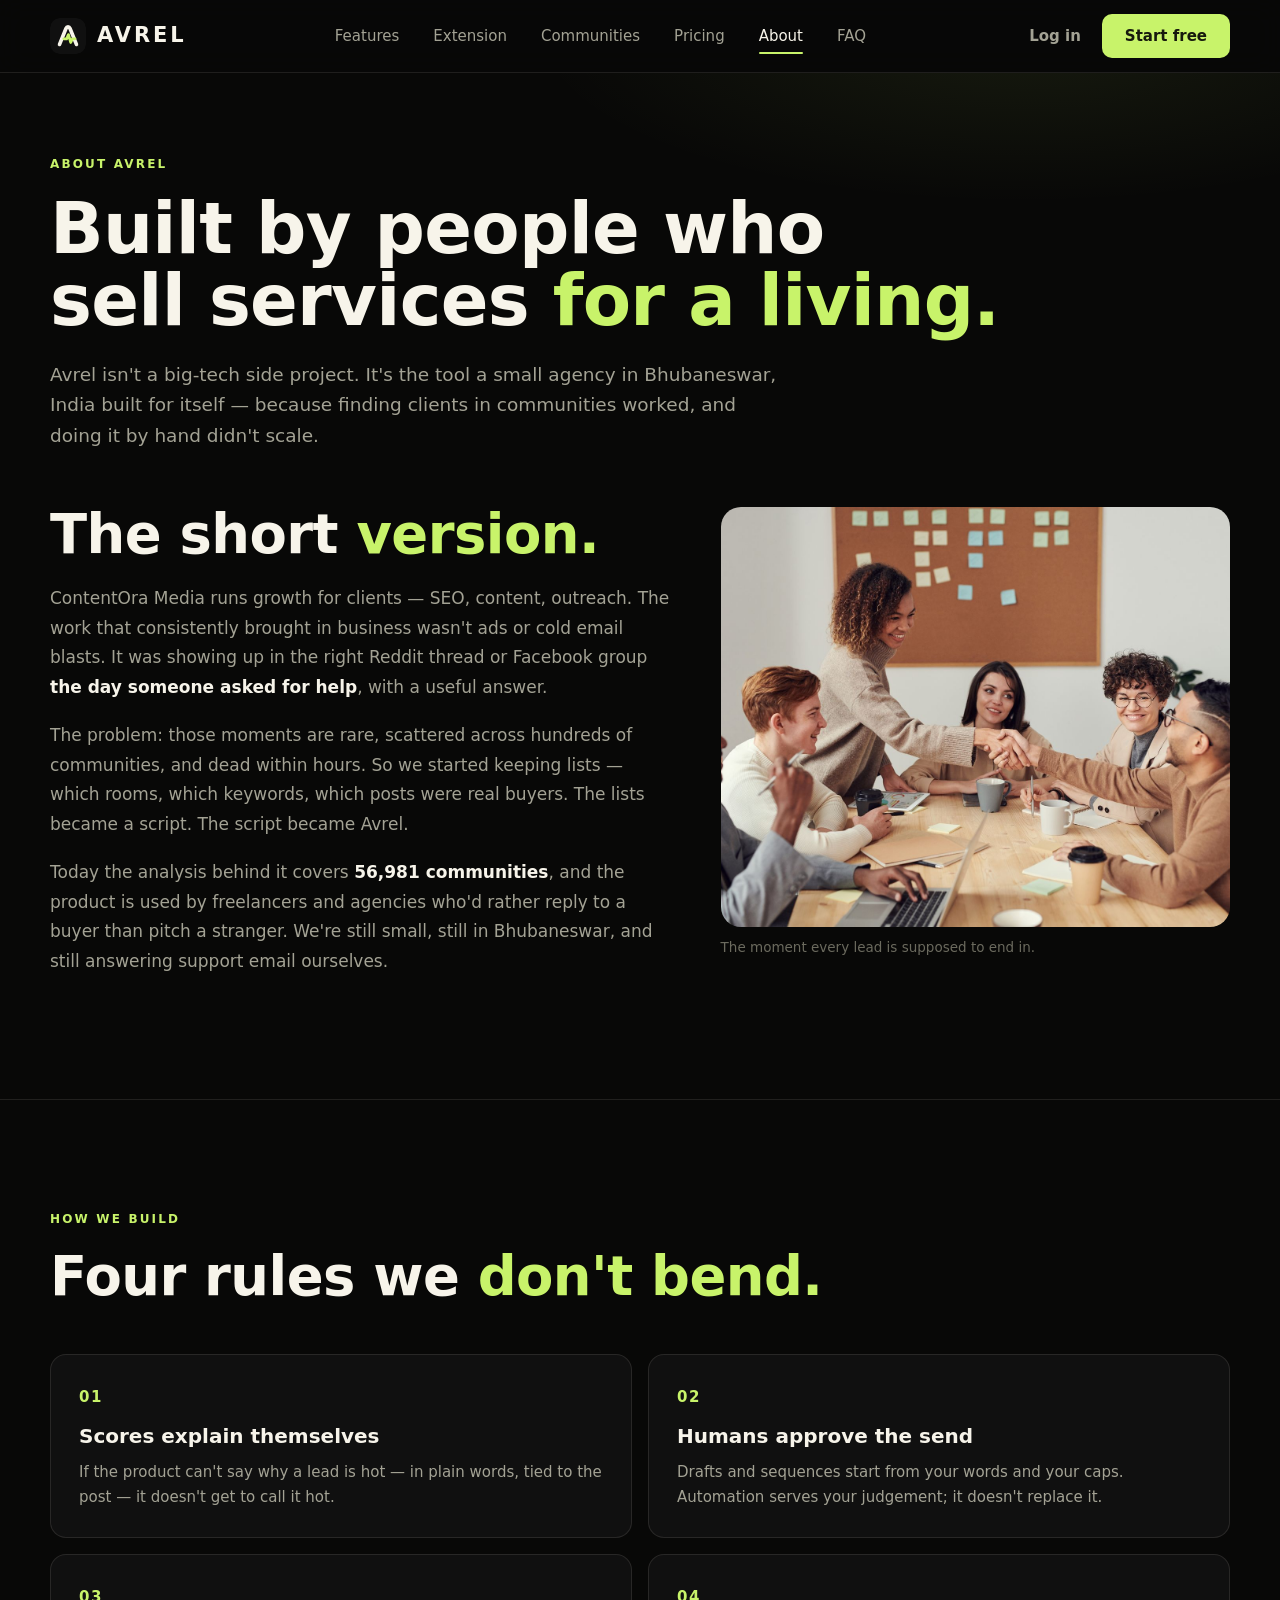
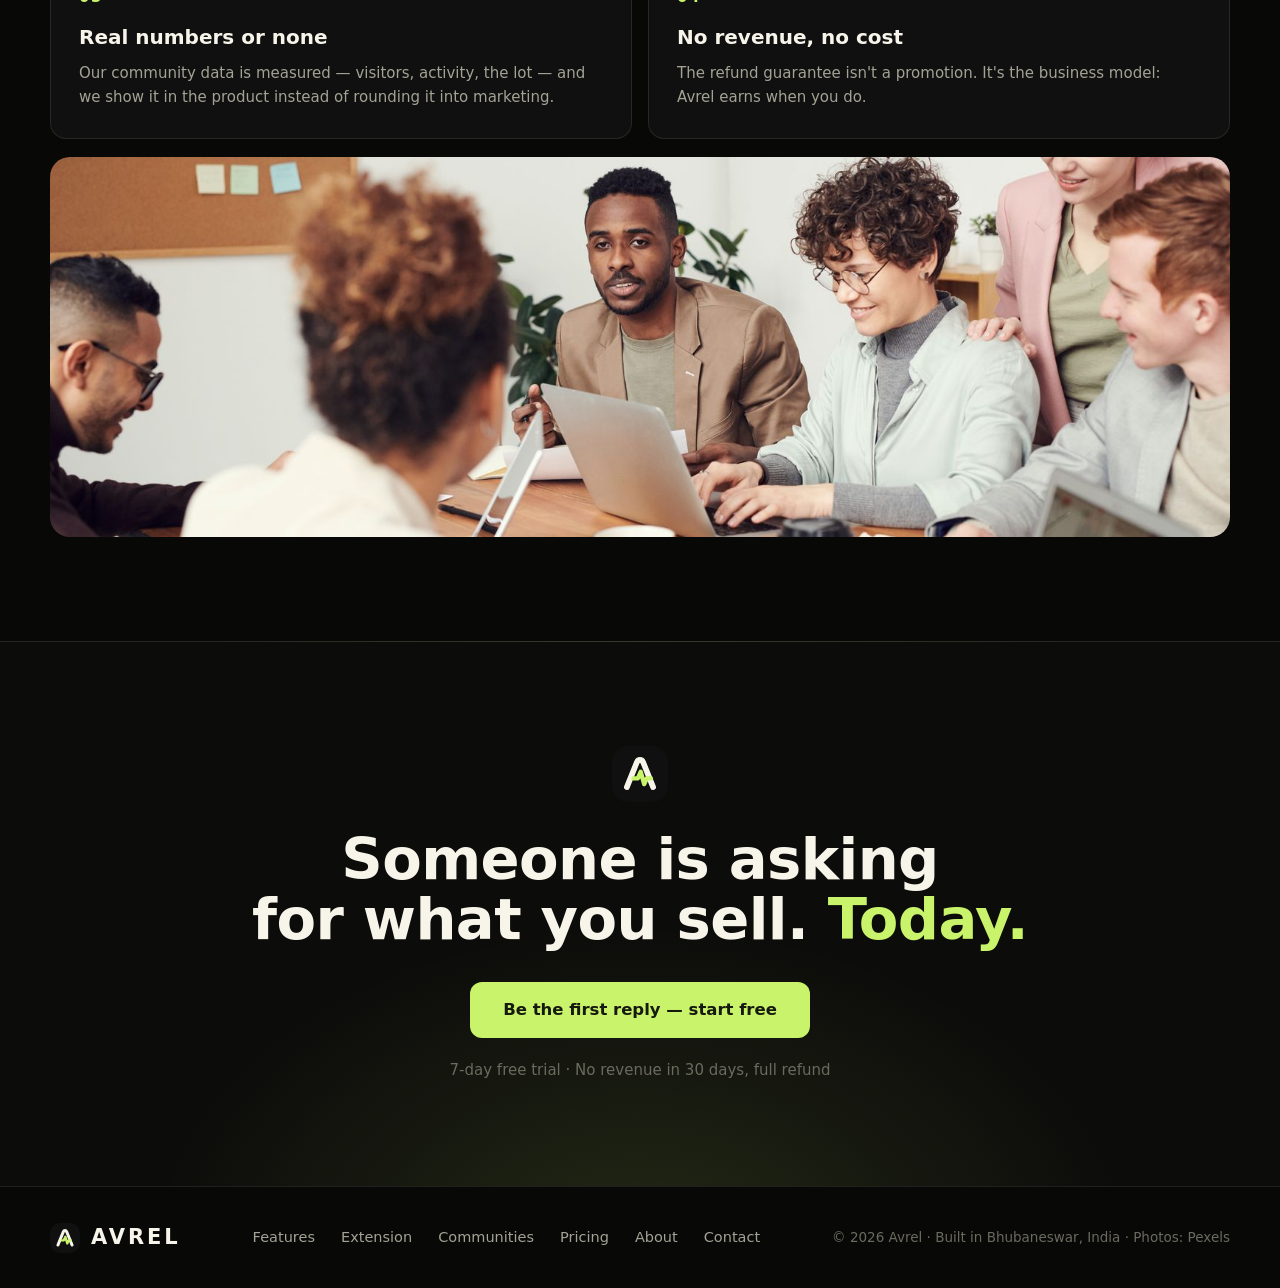
==== about.html @ 6e3c9edd "Multi-page site: features, extension, communities directory (live data), pricing, about, faq, contac" ====
<!DOCTYPE html>
<html lang="en">
<head>
<meta charset="UTF-8">
<meta name="viewport" content="width=device-width, initial-scale=1.0">
<title>About — Avrel</title>
<meta name="description" content="Avrel is built by ContentOra Media in Bhubaneswar — the community lead-finding tool a small agency made for itself, now open to freelancers and agencies.">
<link rel="icon" href="assets/mark.svg" type="image/svg+xml">
<link href="https://api.fontshare.com/v2/css?f[]=cabinet-grotesk@500,700,800,900&f[]=satoshi@400,500,700&display=swap" rel="stylesheet">
<link rel="stylesheet" href="styles.css">
</head>
<body>
<div class="scroll-progress" id="scrollProgress" aria-hidden="true"></div>

<header class="nav" id="top">
  <div class="wrap nav-in">
    <a class="brand" href="index.html" aria-label="Avrel home">
      <img src="assets/mark.svg" alt="" width="36" height="36">
      <span>AVREL</span>
    </a>
    <nav class="nav-links" id="navLinks" aria-label="Main">
      <a href="features.html">Features</a>
      <a href="extension.html">Extension</a>
      <a href="communities.html">Communities</a>
      <a href="pricing.html">Pricing</a>
      <a href="about.html" class="active" aria-current="page">About</a>
      <a href="faq.html">FAQ</a>
    </nav>
    <div class="nav-cta">
      <a class="btn btn-ghost" href="https://www.avrel.in/login">Log in</a>
      <a class="btn btn-lime" href="https://www.avrel.in/signup">Start free</a>
      <button class="nav-burger" id="navBurger" aria-label="Open menu" aria-expanded="false">
        <span></span><span></span><span></span>
      </button>
    </div>
  </div>
</header>

<main>

  <section class="page-hero">
    <div class="wrap">
      <p class="eyebrow reveal">About Avrel</p>
      <h1 class="reveal">Built by people who<br>sell services <em>for a living.</em></h1>
      <p class="page-sub reveal">Avrel isn't a big-tech side project. It's the tool a small agency in Bhubaneswar, India built for itself — because finding clients in communities worked, and doing it by hand didn't scale.</p>
    </div>
  </section>

  <section class="section" style="padding-top:26px">
    <div class="wrap about-grid">
      <div class="about-copy reveal">
        <h2>The short <em>version.</em></h2>
        <p>ContentOra Media runs growth for clients — SEO, content, outreach. The work that consistently brought in business wasn't ads or cold email blasts. It was showing up in the right Reddit thread or Facebook group <strong>the day someone asked for help</strong>, with a useful answer.</p>
        <p>The problem: those moments are rare, scattered across hundreds of communities, and dead within hours. So we started keeping lists — which rooms, which keywords, which posts were real buyers. The lists became a script. The script became Avrel.</p>
        <p>Today the analysis behind it covers <strong>56,981 communities</strong>, and the product is used by freelancers and agencies who'd rather reply to a buyer than pitch a stranger. We're still small, still in Bhubaneswar, and still answering support email ourselves.</p>
      </div>
      <figure class="about-photo reveal">
        <img src="assets/photo-3184291.jpg" alt="A small team closing a deal with a handshake" loading="lazy">
        <figcaption>The moment every lead is supposed to end in.</figcaption>
      </figure>
    </div>
  </section>

  <section class="section section-line">
    <div class="wrap">
      <p class="eyebrow reveal">How we build</p>
      <h2 class="reveal">Four rules we <em>don't bend.</em></h2>
      <div class="principles">
        <article class="principle reveal"><span>01</span><h3>Scores explain themselves</h3><p>If the product can't say why a lead is hot — in plain words, tied to the post — it doesn't get to call it hot.</p></article>
        <article class="principle reveal"><span>02</span><h3>Humans approve the send</h3><p>Drafts and sequences start from your words and your caps. Automation serves your judgement; it doesn't replace it.</p></article>
        <article class="principle reveal"><span>03</span><h3>Real numbers or none</h3><p>Our community data is measured — visitors, activity, the lot — and we show it in the product instead of rounding it into marketing.</p></article>
        <article class="principle reveal"><span>04</span><h3>No revenue, no cost</h3><p>The refund guarantee isn't a promotion. It's the business model: Avrel earns when you do.</p></article>
      </div>
      <figure class="wide-photo reveal">
        <img src="assets/photo-3184339.jpg" alt="An agency team collaborating around a table of laptops" loading="lazy">
      </figure>
    </div>
  </section>

  <section class="cta-band">
    <div class="wrap cta-in reveal">
      <img src="assets/mark.svg" alt="" width="56" height="56">
      <h2>Someone is asking<br>for what you sell. <em>Today.</em></h2>
      <a class="btn btn-lime btn-lg" href="https://www.avrel.in/signup">Be the first reply — start free</a>
      <p>7-day free trial · No revenue in 30 days, full refund</p>
    </div>
  </section>

</main>

<footer class="footer">
  <div class="wrap foot-in">
    <a class="brand" href="index.html">
      <img src="assets/mark.svg" alt="" width="30" height="30">
      <span>AVREL</span>
    </a>
    <nav aria-label="Footer">
      <a href="features.html">Features</a>
      <a href="extension.html">Extension</a>
      <a href="communities.html">Communities</a>
      <a href="pricing.html">Pricing</a>
      <a href="about.html">About</a>
      <a href="contact.html">Contact</a>
    </nav>
    <p>© 2026 Avrel · Built in Bhubaneswar, India · Photos: Pexels</p>
  </div>
</footer>

<script src="script.js"></script>
</body>
</html>
---- styles.css ----
/* Avrel redesign v2 — "First reply wins". Black, cream, lime-first. Cabinet Grotesk display. */
:root {
  --bg: #080807;
  --bg-2: #0c0c0a;
  --panel: #101010;
  --panel-2: #141412;
  --line: rgba(247, 244, 234, 0.1);
  --line-strong: rgba(247, 244, 234, 0.2);
  --cream: #f7f4ea;
  --muted: #a3a294;
  --faint: #6b6a5e;
  --lime: #c8f36a;
  --lime-ink: #16190d;
  --purple: #9189ff;
  --radius: 16px;
  --font-head: "Cabinet Grotesk", "Satoshi", system-ui, sans-serif;
  --font-body: "Satoshi", system-ui, -apple-system, sans-serif;
}
* { margin: 0; padding: 0; box-sizing: border-box; }
html { scroll-behavior: smooth; }
body { background: var(--bg); color: var(--cream); font-family: var(--font-body); font-size: 17px; line-height: 1.6; -webkit-font-smoothing: antialiased; overflow-x: hidden; }
img { display: block; }
a { color: inherit; text-decoration: none; }
.wrap { width: min(1180px, 100% - 48px); margin-inline: auto; }
h2 { font-family: var(--font-head); font-weight: 800; font-size: clamp(2.1rem, 4.6vw, 3.4rem); line-height: 1.04; letter-spacing: -0.01em; }
h2 em, .cta-in em { font-style: normal; color: var(--lime); }
.eyebrow { display: inline-flex; align-items: center; gap: 9px; font-size: 12px; font-weight: 700; letter-spacing: 0.18em; text-transform: uppercase; color: var(--lime); margin-bottom: 20px; }
.section { padding: 104px 0; }
.section-line { border-top: 1px solid var(--line); }
.section-sub { color: var(--muted); max-width: 64ch; margin-top: 18px; font-size: 18px; }
.pulse-dot { width: 8px; height: 8px; border-radius: 50%; background: var(--lime); box-shadow: 0 0 0 0 rgba(200,243,106,.55); animation: pulse 2.2s infinite; flex: none; display: inline-block; }
@keyframes pulse { 70% { box-shadow: 0 0 0 9px rgba(200,243,106,0); } 100% { box-shadow: 0 0 0 0 rgba(200,243,106,0); } }

/* ---------- buttons ---------- */
.btn { display: inline-flex; align-items: center; justify-content: center; gap: 8px; min-height: 44px; padding: 0 22px; border-radius: 10px; font-size: 15px; font-weight: 700; border: 1px solid transparent; transition: transform .18s ease, background .18s ease, border-color .18s ease; white-space: nowrap; }
.btn:hover { transform: translateY(-1px); }
.btn-lime { background: var(--lime); color: var(--lime-ink); }
.btn-lime:hover { background: #d6f98c; }
.btn-outline { border-color: var(--line-strong); color: var(--cream); background: transparent; }
.btn-outline:hover { border-color: var(--lime); }
.btn-ghost { color: var(--muted); padding: 0 14px; }
.btn-ghost:hover { color: var(--cream); }
.btn-lg { min-height: 56px; padding: 0 32px; font-size: 16.5px; border-radius: 12px; }
.w-full { width: 100%; }

/* ---------- nav ---------- */
.nav { position: sticky; top: 0; z-index: 50; background: rgba(8,8,7,.86); backdrop-filter: blur(14px); border-bottom: 1px solid var(--line); }
.nav-in { display: flex; align-items: center; justify-content: space-between; gap: 20px; height: 72px; }
.brand { display: inline-flex; align-items: center; gap: 11px; font-family: var(--font-head); font-size: 21px; font-weight: 900; letter-spacing: .14em; }
.brand img { border-radius: 10px; }
.nav-links { display: flex; gap: 34px; }
.nav-links a { color: var(--muted); font-size: 15px; font-weight: 500; transition: color .15s; }
.nav-links a:hover { color: var(--cream); }
.nav-cta { display: flex; align-items: center; gap: 6px; }
.nav-burger { display: none; flex-direction: column; gap: 5px; background: none; border: 0; padding: 10px; cursor: pointer; }
.nav-burger span { width: 22px; height: 2px; background: var(--cream); border-radius: 2px; }

/* ---------- hero ---------- */
.hero { padding: 84px 0 96px; position: relative; }
.hero::before {
  content: ""; position: absolute; inset: 0; pointer-events: none;
  background: radial-gradient(ellipse 55% 42% at 78% -6%, rgba(200,243,106,.09), transparent 70%);
}
.hero h1 { position: relative; font-family: var(--font-head); font-weight: 900; font-size: clamp(3rem, 8.4vw, 6.6rem); line-height: .98; letter-spacing: -0.005em; text-transform: uppercase; }
.hero h1 em { font-style: normal; color: var(--lime); }
.hero-sub { position: relative; color: var(--muted); font-size: 19.5px; line-height: 1.65; margin-top: 26px; max-width: 58ch; }
.hero-sub strong { color: var(--cream); }
.hero-cta { position: relative; display: flex; flex-wrap: wrap; gap: 14px; margin-top: 34px; }

/* ---------- signal board ---------- */
.board { position: relative; margin-top: 64px; border: 1px solid var(--line-strong); border-radius: 20px; background: var(--panel); overflow: hidden; box-shadow: 0 34px 80px rgba(0,0,0,.5); }
.board-head { display: flex; align-items: center; justify-content: space-between; gap: 14px; padding: 16px 24px; border-bottom: 1px solid var(--line); background: var(--bg-2); }
.board-title { font-family: var(--font-head); font-size: 13px; font-weight: 800; letter-spacing: .22em; color: var(--muted); }
.board-live { display: inline-flex; align-items: center; gap: 8px; font-size: 13px; font-weight: 700; color: var(--lime); }
.signal { display: grid; grid-template-columns: 1.65fr .85fr; gap: 28px; padding: 24px; border-bottom: 1px solid var(--line); }
.signal:last-of-type { border-bottom: 0; }
.sig-quote { font-size: 18.5px; line-height: 1.5; font-weight: 500; }
.sig-meta { display: flex; flex-wrap: wrap; gap: 8px 18px; margin-top: 10px; font-size: 13.5px; color: var(--faint); }
.sig-plat { color: var(--muted); font-weight: 700; }
.sig-side { border-left: 1px solid var(--line); padding-left: 26px; display: flex; flex-direction: column; gap: 9px; }
.sig-score { font-family: var(--font-head); font-weight: 900; font-size: 21px; letter-spacing: .04em; }
.score-hot { color: var(--lime); }
.score-warm { color: var(--purple); }
.sig-why { font-size: 14.5px; line-height: 1.55; color: var(--muted); }
.board-foot { display: flex; flex-wrap: wrap; gap: 14px 44px; padding: 16px 24px; border-top: 1px solid var(--line); background: var(--bg-2); font-size: 14px; color: var(--faint); }
.board-foot strong { color: var(--cream); font-family: var(--font-head); font-size: 17px; margin-right: 5px; }

/* ---------- versus ---------- */
.versus { display: grid; grid-template-columns: 1fr 1fr; gap: 18px; position: relative; }
.vs-card { border-radius: 20px; padding: 36px; border: 1px solid var(--line); }
.vs-old { background: var(--bg-2); }
.vs-old h3 { color: var(--muted); }
.vs-new { background: #12140b; border-color: rgba(200,243,106,.4); }
.vs-label { font-size: 11.5px; font-weight: 800; letter-spacing: .2em; margin-bottom: 14px; }
.vs-old .vs-label { color: var(--faint); }
.vs-new .vs-label { color: var(--lime); }
.vs-card h3 { font-family: var(--font-head); font-size: 27px; font-weight: 800; margin-bottom: 20px; }
.vs-card ul { list-style: none; display: grid; gap: 12px; }
.vs-card li { font-size: 15.5px; line-height: 1.55; color: var(--muted); padding-left: 24px; position: relative; }
.vs-card li::before { content: "—"; position: absolute; left: 0; color: var(--faint); }
.vs-new li { color: #cfd2c0; }
.vs-new li::before { content: "→"; color: var(--lime); }
.vs-new li b { color: var(--cream); }
.vs-result { margin-top: 24px; padding-top: 18px; border-top: 1px dashed var(--line-strong); font-size: 15px; font-weight: 700; }
.vs-old .vs-result { color: var(--faint); }
.vs-new .vs-result { color: var(--lime); }
.vs-badge {
  position: absolute; left: 50%; top: 50%; transform: translate(-50%, -50%); z-index: 2;
  width: 58px; height: 58px; border-radius: 50%; background: var(--lime); color: var(--lime-ink);
  display: grid; place-items: center; font-family: var(--font-head); font-weight: 900; font-size: 17px; letter-spacing: .05em;
  box-shadow: 0 10px 30px rgba(0,0,0,.5);
}

/* ---------- steps ---------- */
.steps { display: grid; grid-template-columns: repeat(3, 1fr); gap: 18px; margin-top: 56px; }
.step { border: 1px solid var(--line); border-radius: var(--radius); padding: 32px 28px; background: var(--panel); transition: transform .2s, border-color .2s; }
.step:hover { transform: translateY(-3px); border-color: rgba(200,243,106,.45); }
.step-num { font-family: var(--font-head); font-size: 52px; font-weight: 900; color: var(--lime); line-height: 1; }
.step h3 { font-family: var(--font-head); font-size: 22px; font-weight: 800; margin: 18px 0 10px; }
.step p { color: var(--muted); font-size: 15.5px; line-height: 1.65; }

/* ---------- spec sheet ---------- */
.spec { margin-top: 56px; border-top: 1px solid var(--line-strong); }
.spec-row {
  display: grid; grid-template-columns: 90px 1fr 1.6fr auto; gap: 26px; align-items: baseline;
  padding: 28px 6px; border-bottom: 1px solid var(--line); transition: background .18s;
}
.spec-row:hover { background: var(--panel); }
.spec-no { font-family: var(--font-head); font-weight: 800; font-size: 14px; letter-spacing: .14em; color: var(--faint); }
.spec-row h3 { font-family: var(--font-head); font-size: 21px; font-weight: 800; line-height: 1.25; }
.spec-row p { color: var(--muted); font-size: 15.5px; line-height: 1.65; }
.spec-tag { flex: none; font-size: 11px; font-weight: 800; letter-spacing: .1em; text-transform: uppercase; color: var(--lime); border: 1px solid rgba(200,243,106,.35); padding: 5px 12px; border-radius: 999px; white-space: nowrap; }

/* ---------- communities table ---------- */
.table-wrap { margin-top: 48px; border: 1px solid var(--line-strong); border-radius: 18px; overflow-x: auto; background: var(--panel); }
.comm-table { width: 100%; border-collapse: collapse; min-width: 760px; }
.comm-table th { text-align: left; font-size: 11.5px; font-weight: 800; letter-spacing: .14em; text-transform: uppercase; color: var(--faint); padding: 16px 20px; border-bottom: 1px solid var(--line-strong); background: var(--bg-2); }
.comm-table td { padding: 18px 20px; border-bottom: 1px solid var(--line); font-size: 15px; color: var(--muted); vertical-align: top; }
.comm-table tbody tr:last-child td { border-bottom: 0; }
.comm-table tbody tr { transition: background .15s; }
.comm-table tbody tr:hover { background: var(--panel-2); }
.comm-table td.rank { font-family: var(--font-head); font-weight: 900; color: var(--lime); font-size: 16px; }
.comm-table td strong { display: block; color: var(--cream); font-family: var(--font-head); font-size: 17px; font-weight: 800; }
.t-plat { display: inline-block; margin-top: 4px; font-size: 11px; font-weight: 700; letter-spacing: .08em; text-transform: uppercase; color: var(--purple); }
.comm-table td:nth-child(4), .comm-table td:nth-child(5) { font-family: var(--font-head); font-weight: 800; color: var(--cream); font-size: 16.5px; white-space: nowrap; }
.table-note { color: var(--faint); font-size: 15px; margin-top: 18px; }

/* ---------- guarantee + pricing ---------- */
.guarantee {
  display: flex; gap: 26px; align-items: flex-start;
  background: var(--lime); color: var(--lime-ink);
  border-radius: 18px; padding: 28px 32px; margin-bottom: 74px;
}
.g-mark { flex: none; font-family: var(--font-head); font-weight: 900; letter-spacing: .14em; font-size: 13px; border: 2px solid var(--lime-ink); padding: 7px 13px; border-radius: 999px; margin-top: 4px; }
.guarantee p { font-size: 18.5px; line-height: 1.55; font-weight: 500; max-width: 78ch; }
.guarantee strong { font-weight: 800; }
.pricing-grid { display: grid; grid-template-columns: repeat(3, 1fr); gap: 18px; margin-top: 52px; align-items: stretch; }
.price-card { position: relative; background: var(--panel); border: 1px solid var(--line); border-radius: 20px; padding: 34px 30px; display: flex; flex-direction: column; }
.price-featured { border-color: rgba(200,243,106,.6); background: #12140b; box-shadow: 0 24px 60px rgba(0,0,0,.45); }
.price-badge { position: absolute; top: -13px; left: 30px; background: var(--lime); color: var(--lime-ink); font-size: 11px; font-weight: 800; letter-spacing: .09em; text-transform: uppercase; padding: 5px 12px; border-radius: 999px; }
.price-card h3 { font-size: 16px; font-weight: 700; letter-spacing: .1em; text-transform: uppercase; color: var(--muted); }
.price { margin-top: 16px; display: flex; align-items: baseline; gap: 6px; }
.price strong { font-family: var(--font-head); font-size: 48px; font-weight: 900; letter-spacing: -0.02em; }
.price span { color: var(--faint); font-size: 15px; }
.price-for { color: var(--muted); font-size: 15px; margin-top: 10px; line-height: 1.55; }
.price-card ul { list-style: none; margin: 24px 0 30px; display: grid; gap: 11px; flex: 1; }
.price-card li { font-size: 15px; color: #d9d6c9; padding-left: 26px; position: relative; }
.price-card li::before { content: ""; position: absolute; left: 0; top: 8px; width: 13px; height: 7px; border-left: 2.5px solid var(--lime); border-bottom: 2.5px solid var(--lime); transform: rotate(-45deg); }
.pricing-note { text-align: center; color: var(--faint); font-size: 14.5px; margin-top: 26px; }

/* ---------- faq ---------- */
.faq-wrap { max-width: 840px; }
.faq-list { margin-top: 44px; display: grid; gap: 12px; }
.faq { background: var(--panel); border: 1px solid var(--line); border-radius: 14px; }
.faq summary { cursor: pointer; list-style: none; padding: 20px 24px; font-family: var(--font-head); font-size: 18px; font-weight: 800; display: flex; justify-content: space-between; align-items: center; gap: 14px; }
.faq summary::-webkit-details-marker { display: none; }
.faq summary::after { content: "+"; color: var(--lime); font-size: 24px; font-weight: 500; line-height: 1; transition: transform .2s; }
.faq[open ] summary::after { transform: rotate(45deg); }
.faq p { padding: 0 24px 22px; color: var(--muted); font-size: 15.5px; line-height: 1.7; }

/* ---------- cta + footer ---------- */
.cta-band { border-top: 1px solid var(--line); background: radial-gradient(ellipse 55% 90% at 50% 115%, rgba(200,243,106,.13), transparent 70%), var(--bg-2); padding: 104px 0; text-align: center; }
.cta-in img { margin: 0 auto 28px; border-radius: 16px; }
.cta-in h2 { margin: 0 auto 32px; font-size: clamp(2.2rem, 5vw, 3.6rem); max-width: none; }
.cta-in p { color: var(--faint); margin-top: 20px; font-size: 15px; }
.footer { border-top: 1px solid var(--line); padding: 34px 0; }
.foot-in { display: flex; align-items: center; justify-content: space-between; gap: 20px; flex-wrap: wrap; }
.foot-in nav { display: flex; gap: 26px; }
.foot-in nav a { color: var(--muted); font-size: 14.5px; }
.foot-in nav a:hover { color: var(--cream); }
.foot-in p { color: var(--faint); font-size: 13.5px; }

/* ---------- reveal ---------- */
.reveal { opacity: 0; transform: translateY(22px); transition: opacity .7s ease, transform .7s ease; }
.reveal.in { opacity: 1; transform: none; }
@media (prefers-reduced-motion: reduce) {
  .reveal { opacity: 1; transform: none; transition: none; }
  .pulse-dot { animation: none; }
  html { scroll-behavior: auto; }
}

/* ---------- responsive ---------- */
@media (max-width: 1020px) {
  .steps { grid-template-columns: 1fr; }
  .pricing-grid { grid-template-columns: 1fr; max-width: 560px; }
  .spec-row { grid-template-columns: 70px 1fr; }
  .spec-row p { grid-column: 2; }
  .spec-tag { grid-column: 2; justify-self: start; }
  .signal { grid-template-columns: 1fr; gap: 16px; }
  .sig-side { border-left: 0; border-top: 1px solid var(--line); padding: 16px 0 0; }
}
@media (max-width: 720px) {
  body { font-size: 16px; }
  .section { padding: 72px 0; }
  .nav-links { display: none; position: absolute; top: 72px; left: 0; right: 0; flex-direction: column; gap: 0; background: #0b0b09; border-bottom: 1px solid var(--line); padding: 10px 24px 18px; }
  .nav-links.open { display: flex; }
  .nav-links a { padding: 10px 0; font-size: 16px; }
  .nav-burger { display: flex; }
  .nav-cta .btn-ghost { display: none; }
  .hero { padding: 54px 0 70px; }
  .versus { grid-template-columns: 1fr; }
  .vs-badge { display: none; }
  .guarantee { flex-direction: column; gap: 16px; }
  .foot-in { flex-direction: column; text-align: center; }
}

/* ================= multi-page additions ================= */
.scroll-progress { position: fixed; top: 0; left: 0; height: 3px; width: 0; background: var(--lime); z-index: 100; }
.nav-links a.active { color: var(--cream); }
.nav-links a { position: relative; }
.nav-links a.active::after { content: ""; position: absolute; left: 0; right: 0; bottom: -6px; height: 2px; background: var(--lime); border-radius: 2px; }

.page-hero { padding: 76px 0 30px; position: relative; }
.page-hero::before { content: ""; position: absolute; inset: 0; pointer-events: none; background: radial-gradient(ellipse 55% 60% at 80% -10%, rgba(200,243,106,.08), transparent 70%); }
.page-hero h1 { position: relative; font-family: var(--font-head); font-weight: 900; font-size: clamp(2.4rem, 5.6vw, 4.4rem); line-height: 1.02; letter-spacing: -0.01em; }
.page-hero h1 em { font-style: normal; color: var(--lime); }
.page-sub { position: relative; color: var(--muted); font-size: 18.5px; line-height: 1.65; margin-top: 22px; max-width: 62ch; }
.text-link { color: var(--lime); text-decoration: underline; text-underline-offset: 3px; }
.hero-cta { display: flex; flex-wrap: wrap; gap: 14px; margin-top: 32px; position: relative; }

/* home: photo band + counters + toast */
.photo-duo { display: grid; grid-template-columns: 1fr 1fr; gap: 18px; margin-top: 46px; }
.photo-card { border-radius: 20px; overflow: hidden; border: 1px solid var(--line); background: var(--panel); }
.photo-card img { width: 100%; height: 320px; object-fit: cover; transition: transform .6s ease; }
.photo-card:hover img { transform: scale(1.03); }
.photo-card figcaption { padding: 20px 24px; display: grid; gap: 4px; }
.photo-card figcaption strong { font-family: var(--font-head); font-size: 19px; font-weight: 800; }
.photo-card figcaption span { color: var(--muted); font-size: 15px; }
.counters { display: grid; grid-template-columns: repeat(4, 1fr); gap: 18px; margin-top: 18px; }
.counter { border: 1px solid var(--line); border-radius: var(--radius); padding: 24px; background: var(--bg-2); }
.counter strong { display: block; font-family: var(--font-head); font-size: 34px; font-weight: 900; color: var(--lime); line-height: 1.1; }
.counter span { color: var(--muted); font-size: 14px; }
.signal-toast {
  position: fixed; right: 22px; bottom: 22px; z-index: 90; max-width: 360px;
  display: flex; gap: 12px; align-items: flex-start;
  background: #141510; border: 1px solid rgba(200,243,106,.45); border-radius: 14px;
  padding: 15px 18px; box-shadow: 0 22px 50px rgba(0,0,0,.55);
  transform: translateY(16px); opacity: 0; transition: transform .45s ease, opacity .45s ease;
}
.signal-toast.show { transform: none; opacity: 1; }
.signal-toast[hidden] { display: none; }
.toast-dot { width: 9px; height: 9px; border-radius: 50%; background: var(--lime); margin-top: 6px; flex: none; animation: pulse 2.2s infinite; }
.signal-toast strong { display: block; font-family: var(--font-head); font-size: 14.5px; }
.signal-toast span { color: var(--muted); font-size: 13.5px; line-height: 1.5; display: block; }

/* features page */
.feat-rows { display: grid; gap: 26px; }
.feat-row { display: grid; grid-template-columns: 1.05fr .95fr; gap: 44px; align-items: center; border: 1px solid var(--line); border-radius: 20px; padding: 40px; background: var(--panel); }
.feat-row h3 { font-family: var(--font-head); font-size: 28px; font-weight: 800; margin: 12px 0 12px; }
.feat-row p { color: var(--muted); font-size: 16px; line-height: 1.7; }
.tick-list, .cross-list { list-style: none; margin-top: 18px; display: grid; gap: 10px; }
.tick-list li, .cross-list li { font-size: 15px; color: #d9d6c9; padding-left: 28px; position: relative; }
.tick-list li::before { content: ""; position: absolute; left: 0; top: 7px; width: 13px; height: 7px; border-left: 2.5px solid var(--lime); border-bottom: 2.5px solid var(--lime); transform: rotate(-45deg); }
.cross-list li::before { content: "✕"; position: absolute; left: 0; top: 0; color: #e0705f; font-size: 13px; font-weight: 700; }
.cell-link { display: inline-block; margin-top: 20px; color: var(--lime); font-weight: 700; font-size: 15.5px; }
.cell-link:hover { text-decoration: underline; text-underline-offset: 3px; }
.score-demo { display: flex; gap: 22px; align-items: center; background: var(--bg-2); border: 1px solid var(--line); border-radius: 16px; padding: 26px; }
.score-ring { flex: none; width: 104px; height: 104px; border-radius: 50%; border: 3px solid var(--lime); display: grid; place-content: center; text-align: center; }
.score-ring strong { font-family: var(--font-head); font-size: 36px; font-weight: 900; color: var(--lime); line-height: 1; }
.score-ring span { font-size: 11px; letter-spacing: .16em; text-transform: uppercase; color: var(--muted); }
.score-reasons { list-style: none; display: grid; gap: 9px; font-size: 14px; color: var(--muted); }
.score-reasons b { color: var(--lime); font-family: var(--font-head); margin-right: 6px; }
.chip-cloud { display: flex; flex-wrap: wrap; gap: 10px; background: var(--bg-2); border: 1px solid var(--line); border-radius: 16px; padding: 26px; align-content: center; min-height: 100%; }
.f-chip { border: 1px solid var(--line-strong); border-radius: 999px; padding: 8px 16px; font-size: 14px; font-weight: 600; color: var(--muted); }
.f-chip.is-on { background: var(--lime); border-color: var(--lime); color: var(--lime-ink); }
.nudge { display: flex; align-items: center; gap: 10px; background: var(--bg-2); border: 1px solid var(--line); border-radius: 12px; padding: 14px 18px; font-size: 14.5px; color: var(--muted); margin-bottom: 10px; }
.nudge b { color: var(--cream); margin-left: auto; text-align: right; }
.nudge.big { border-color: rgba(200,243,106,.5); color: var(--cream); font-weight: 700; }
.nudge-dot { width: 8px; height: 8px; border-radius: 50%; background: var(--lime); flex: none; }
.seq-vertical i { display: block; width: 2px; height: 14px; background: var(--line-strong); margin: 2px 0 2px 18px; }
.seq.seq-vertical span { display: block; background: var(--bg-2); border: 1px solid var(--line); border-radius: 12px; padding: 13px 18px; font-size: 14.5px; color: var(--muted); }
.seq.seq-vertical .seq-stop { border-color: rgba(200,243,106,.5); color: var(--lime); font-weight: 700; }
.feat-photo img { width: 100%; height: 100%; min-height: 280px; object-fit: cover; border-radius: 16px; }

/* extension page */
.install-note { margin-top: 20px; border: 1px dashed rgba(200,243,106,.5); border-radius: var(--radius); padding: 22px 26px; color: var(--muted); font-size: 16px; background: #101208; }
.install-note strong, .install-note b { color: var(--cream); }
.plat-grid { display: grid; grid-template-columns: repeat(5, 1fr); gap: 14px; margin-top: 48px; }
.plat { border: 1px solid var(--line); border-radius: 14px; padding: 20px; background: var(--panel); display: grid; gap: 4px; transition: transform .2s, border-color .2s; }
.plat:hover { transform: translateY(-3px); border-color: rgba(200,243,106,.45); }
.plat strong { font-family: var(--font-head); font-size: 17px; font-weight: 800; }
.plat span { color: var(--muted); font-size: 13px; line-height: 1.45; }
.plat em { font-style: normal; font-size: 10.5px; font-weight: 800; letter-spacing: .1em; text-transform: uppercase; color: var(--lime); margin-top: 6px; }
.guard-grid { display: grid; grid-template-columns: .8fr 1.2fr; gap: 44px; align-items: start; }
.guard-cols { display: grid; grid-template-columns: 1fr 1fr; gap: 16px; }
.guard-card { border: 1px solid var(--line); border-radius: 16px; padding: 26px; background: var(--panel); }
.guard-card h3 { font-family: var(--font-head); font-size: 19px; font-weight: 800; margin-bottom: 6px; }

/* communities directory */
.dir-controls { display: grid; gap: 16px; }
#dirSearch { width: 100%; background: var(--panel); border: 1px solid var(--line-strong); border-radius: 12px; padding: 16px 20px; color: var(--cream); font: inherit; font-size: 16px; outline: none; }
#dirSearch:focus { border-color: var(--lime); }
.dir-chips { display: flex; flex-wrap: wrap; gap: 9px; }
.d-chip { background: transparent; border: 1px solid var(--line-strong); color: var(--muted); border-radius: 999px; padding: 8px 16px; font: inherit; font-size: 13.5px; font-weight: 600; cursor: pointer; transition: all .15s; }
.d-chip:hover { color: var(--cream); border-color: var(--cream); }
.d-chip.is-on { background: var(--lime); border-color: var(--lime); color: var(--lime-ink); }
.dir-count { color: var(--faint); font-size: 14px; margin: 22px 0 16px; }
.comm-grid { display: grid; grid-template-columns: repeat(3, 1fr); gap: 14px; }
.comm-card { border: 1px solid var(--line); border-radius: 16px; padding: 22px; background: var(--panel); display: flex; flex-direction: column; gap: 8px; transition: transform .18s, border-color .18s; animation: cardIn .4s ease both; }
.comm-card:hover { transform: translateY(-3px); border-color: rgba(200,243,106,.45); }
@keyframes cardIn { from { opacity: 0; transform: translateY(10px); } to { opacity: 1; transform: none; } }
.comm-card h3 { font-family: var(--font-head); font-size: 18px; font-weight: 800; }
.comm-card h3 a:hover { color: var(--lime); }
.comm-svc { font-size: 10.5px; font-weight: 800; letter-spacing: .1em; text-transform: uppercase; color: var(--purple); }
.comm-card p { color: var(--muted); font-size: 14px; line-height: 1.55; flex: 1; display: -webkit-box; -webkit-line-clamp: 3; -webkit-box-orient: vertical; overflow: hidden; }
.comm-stats { display: flex; gap: 20px; font-size: 13px; color: var(--faint); border-top: 1px solid var(--line); padding-top: 12px; }
.comm-stats b { color: var(--cream); font-family: var(--font-head); font-size: 15px; display: block; }
.dir-empty { color: var(--muted); padding: 30px 0; }
.dir-note { margin-top: 40px; border: 1px solid rgba(200,243,106,.4); background: #101208; border-radius: 16px; padding: 26px; display: flex; align-items: center; justify-content: space-between; gap: 24px; flex-wrap: wrap; }
.dir-note p { color: var(--muted); font-size: 15.5px; max-width: 62ch; }
.dir-note strong { color: var(--cream); }

/* pricing compare */
.compare-table td:nth-child(2), .compare-table td:nth-child(3), .compare-table td:nth-child(4) { font-family: var(--font-body); font-weight: 500; color: var(--muted); font-size: 15px; white-space: normal; }
.compare-table td strong { font-size: 15.5px; }

/* about */
.about-grid { display: grid; grid-template-columns: 1.1fr .9fr; gap: 48px; align-items: start; }
.about-copy h2 { margin-bottom: 20px; }
.about-copy p { color: var(--muted); font-size: 17px; line-height: 1.75; margin-bottom: 18px; }
.about-copy strong { color: var(--cream); }
.about-photo img { width: 100%; height: 420px; object-fit: cover; border-radius: 20px; }
.about-photo figcaption, .wide-photo figcaption { color: var(--faint); font-size: 13.5px; margin-top: 10px; }
.principles { display: grid; grid-template-columns: repeat(2, 1fr); gap: 16px; margin-top: 48px; }
.principle { border: 1px solid var(--line); border-radius: 16px; padding: 28px; background: var(--panel); }
.principle span { font-family: var(--font-head); font-weight: 900; color: var(--lime); font-size: 15px; letter-spacing: .1em; }
.principle h3 { font-family: var(--font-head); font-size: 20px; font-weight: 800; margin: 10px 0 8px; }
.principle p { color: var(--muted); font-size: 15px; line-height: 1.65; }
.wide-photo { margin-top: 18px; }
.wide-photo img { width: 100%; height: 380px; object-fit: cover; border-radius: 20px; }

/* contact */
.contact-cards { display: grid; grid-template-columns: repeat(3, 1fr); gap: 16px; }
.contact-card { border: 1px solid var(--line); border-radius: 18px; padding: 30px; background: var(--panel); }
.contact-card h3 { font-family: var(--font-head); font-size: 21px; font-weight: 800; margin: 10px 0 8px; }
.contact-card p { color: var(--muted); font-size: 15px; line-height: 1.6; margin-bottom: 16px; }
.contact-card a { color: var(--lime); font-weight: 700; font-size: 16.5px; }
.contact-card a:hover { text-decoration: underline; text-underline-offset: 3px; }
.contact-form-wrap { margin-top: 56px; border: 1px solid var(--line); border-radius: 20px; padding: 38px; background: var(--panel); }
.form-note { color: var(--faint); font-size: 14.5px; margin: 10px 0 26px; }
.contact-form { display: grid; grid-template-columns: 1fr 1fr; gap: 18px; }
.contact-form label { display: grid; gap: 8px; font-size: 14px; font-weight: 700; color: var(--muted); }
.contact-form .form-wide { grid-column: 1 / -1; }
.contact-form input, .contact-form select, .contact-form textarea { background: var(--bg-2); border: 1px solid var(--line-strong); border-radius: 10px; padding: 13px 15px; color: var(--cream); font: inherit; font-size: 15.5px; font-weight: 400; outline: none; resize: vertical; }
.contact-form input:focus, .contact-form select:focus, .contact-form textarea:focus { border-color: var(--lime); }
.contact-form button { justify-self: start; }

@media (max-width: 1020px) {
  .plat-grid { grid-template-columns: repeat(3, 1fr); }
  .comm-grid { grid-template-columns: repeat(2, 1fr); }
  .feat-row { grid-template-columns: 1fr; gap: 28px; }
  .guard-grid, .about-grid { grid-template-columns: 1fr; }
  .counters { grid-template-columns: repeat(2, 1fr); }
}
@media (max-width: 720px) {
  .photo-duo, .principles, .contact-cards, .guard-cols { grid-template-columns: 1fr; }
  .plat-grid { grid-template-columns: repeat(2, 1fr); }
  .comm-grid { grid-template-columns: 1fr; }
  .contact-form { grid-template-columns: 1fr; }
  .contact-form-wrap { padding: 26px; }
  .signal-toast { left: 16px; right: 16px; max-width: none; }
  .counters { grid-template-columns: 1fr 1fr; }
}
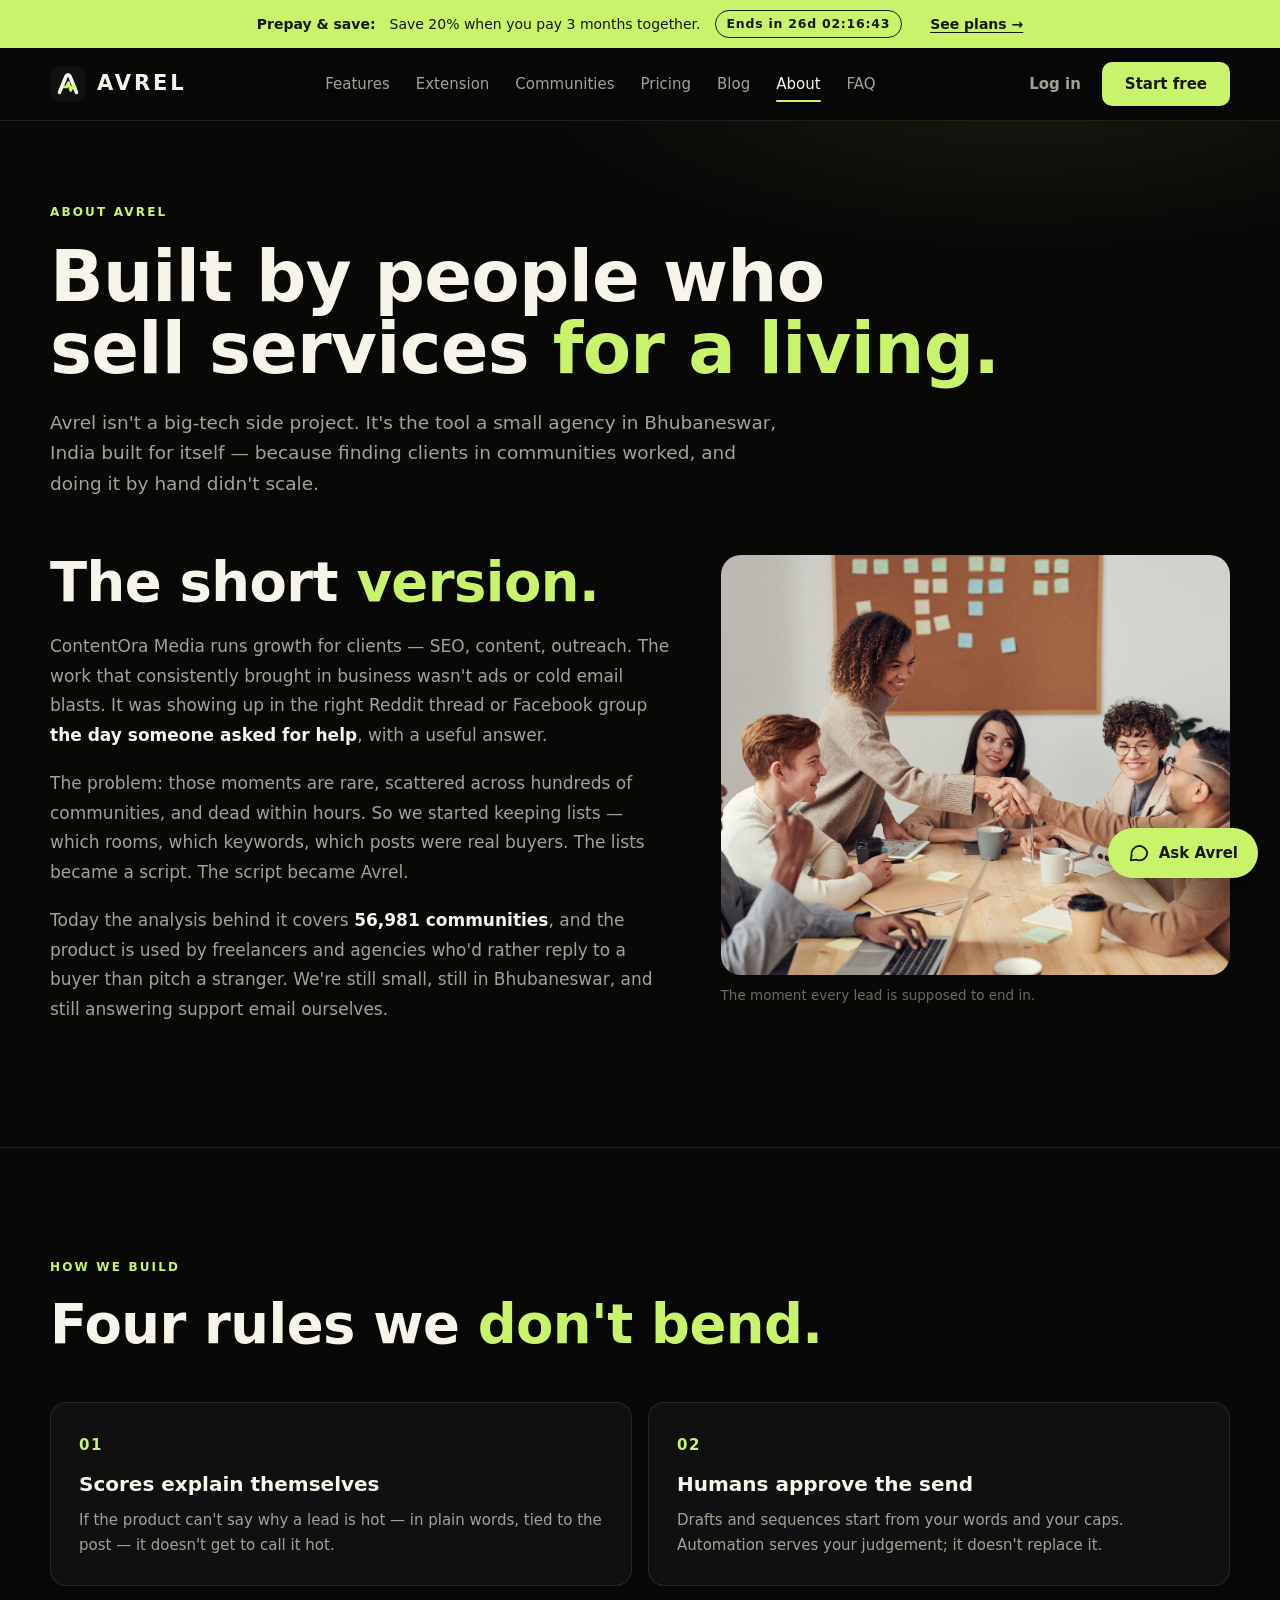
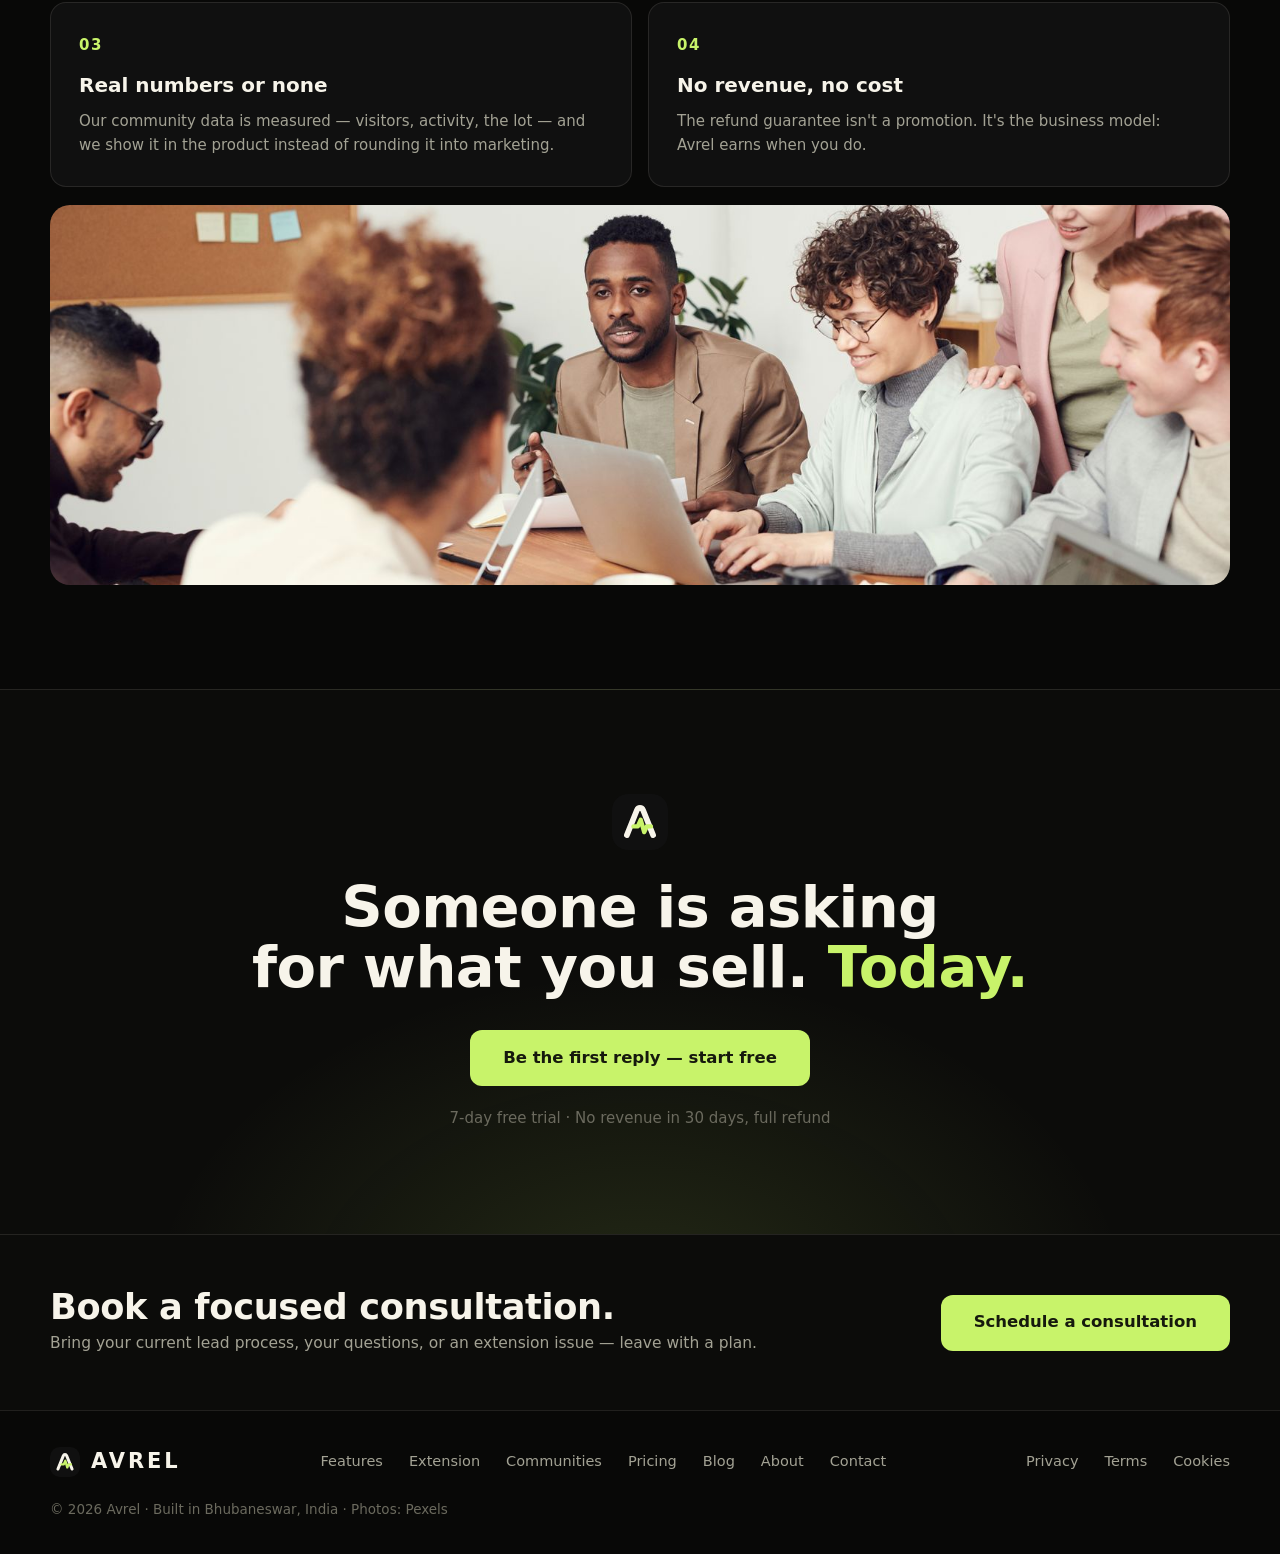
==== commit c5af62de: "Add blog, legal (privacy/terms/cookies), lead + ROI calculators, promo countdown banner, consultatio" ====
--- a/about.html
+++ b/about.html
@@ -12,6 +12,12 @@
 <body>
 <div class="scroll-progress" id="scrollProgress" aria-hidden="true"></div>
 
+<div class="promo-banner" role="region" aria-label="Prepay offer">
+  <p><strong>Prepay &amp; save:</strong> Save 20% when you pay 3 months together.
+  <span class="promo-count" id="promoCountdown">Ends soon</span></p>
+  <a href="pricing.html">See plans →</a>
+</div>
+
 <header class="nav" id="top">
   <div class="wrap nav-in">
     <a class="brand" href="index.html" aria-label="Avrel home">
@@ -23,6 +29,7 @@
       <a href="extension.html">Extension</a>
       <a href="communities.html">Communities</a>
       <a href="pricing.html">Pricing</a>
+      <a href="blog.html">Blog</a>
       <a href="about.html" class="active" aria-current="page">About</a>
       <a href="faq.html">FAQ</a>
     </nav>
@@ -88,6 +95,16 @@
 
 </main>
 
+<section class="consult-band">
+  <div class="wrap consult-in reveal">
+    <div>
+      <h2>Book a focused consultation.</h2>
+      <p>Bring your current lead process, your questions, or an extension issue — leave with a plan.</p>
+    </div>
+    <a class="btn btn-lime btn-lg" href="https://calendly.com/lunasticgold/consultation" target="_blank" rel="noopener">Schedule a consultation</a>
+  </div>
+</section>
+
 <footer class="footer">
   <div class="wrap foot-in">
     <a class="brand" href="index.html">
@@ -99,13 +116,46 @@
       <a href="extension.html">Extension</a>
       <a href="communities.html">Communities</a>
       <a href="pricing.html">Pricing</a>
+      <a href="blog.html">Blog</a>
       <a href="about.html">About</a>
       <a href="contact.html">Contact</a>
+    </nav>
+    <nav aria-label="Legal">
+      <a href="privacy.html">Privacy</a>
+      <a href="terms.html">Terms</a>
+      <a href="cookie-policy.html">Cookies</a>
     </nav>
     <p>© 2026 Avrel · Built in Bhubaneswar, India · Photos: Pexels</p>
   </div>
 </footer>
 
+<button class="assistant-btn" id="assistantBtn" aria-label="Open the Avrel product assistant" aria-expanded="false">
+  <svg width="22" height="22" viewBox="0 0 24 24" fill="none" aria-hidden="true"><path d="M21 11.5a8.5 8.5 0 0 1-8.5 8.5c-1.3 0-2.6-.3-3.7-.8L3 20l.9-5.3A8.5 8.5 0 1 1 21 11.5Z" stroke="currentColor" stroke-width="2" stroke-linejoin="round"/></svg>
+  <span>Ask Avrel</span>
+</button>
+<div class="assistant-panel" id="assistantPanel" hidden role="dialog" aria-label="Avrel product assistant">
+  <div class="assistant-head">
+    <strong>Avrel assistant</strong>
+    <span>Quick answers, no waiting</span>
+    <button class="assistant-close" id="assistantClose" aria-label="Close assistant">✕</button>
+  </div>
+  <div class="assistant-body" id="assistantBody">
+    <div class="a-msg a-bot">Hi — ask me about pricing, how scanning works, safety, the free trial, or the refund guarantee. Tap a topic or type your question.</div>
+  </div>
+  <div class="assistant-chips" id="assistantChips">
+    <button type="button" data-q="pricing">Pricing</button>
+    <button type="button" data-q="scan">How scanning works</button>
+    <button type="button" data-q="safe">Is it safe?</button>
+    <button type="button" data-q="trial">Free trial</button>
+    <button type="button" data-q="refund">Refund guarantee</button>
+    <button type="button" data-q="human">Talk to a human</button>
+  </div>
+  <form class="assistant-form" id="assistantForm">
+    <input type="text" id="assistantInput" placeholder="Type a question…" aria-label="Type a question" autocomplete="off">
+    <button type="submit">Ask</button>
+  </form>
+</div>
+
 <script src="script.js"></script>
 </body>
 </html>
--- a/styles.css
+++ b/styles.css
@@ -48,7 +48,7 @@
 .nav-in { display: flex; align-items: center; justify-content: space-between; gap: 20px; height: 72px; }
 .brand { display: inline-flex; align-items: center; gap: 11px; font-family: var(--font-head); font-size: 21px; font-weight: 900; letter-spacing: .14em; }
 .brand img { border-radius: 10px; }
-.nav-links { display: flex; gap: 34px; }
+.nav-links { display: flex; gap: 26px; }
 .nav-links a { color: var(--muted); font-size: 15px; font-weight: 500; transition: color .15s; }
 .nav-links a:hover { color: var(--cream); }
 .nav-cta { display: flex; align-items: center; gap: 6px; }
@@ -381,3 +381,124 @@
   .signal-toast { left: 16px; right: 16px; max-width: none; }
   .counters { grid-template-columns: 1fr 1fr; }
 }
+
+/* ================= global additions ================= */
+.promo-banner {
+  background: var(--lime); color: var(--lime-ink);
+  display: flex; align-items: center; justify-content: center; gap: 14px 28px; flex-wrap: wrap;
+  padding: 10px 20px; font-size: 14px; text-align: center;
+}
+.promo-banner p { display: inline-flex; align-items: center; gap: 14px; flex-wrap: wrap; justify-content: center; }
+.promo-banner a { font-weight: 800; text-decoration: underline; text-underline-offset: 3px; white-space: nowrap; }
+.promo-count {
+  font-family: var(--font-head); font-weight: 800; font-size: 12.5px; letter-spacing: .06em;
+  border: 1.5px solid var(--lime-ink); border-radius: 999px; padding: 3px 11px; white-space: nowrap;
+}
+.consult-band { border-top: 1px solid var(--line); background: var(--bg-2); padding: 54px 0; }
+.consult-in { display: flex; align-items: center; justify-content: space-between; gap: 22px; flex-wrap: wrap; }
+.consult-in h2 { font-size: clamp(1.6rem, 3vw, 2.2rem); }
+.consult-in p { color: var(--muted); margin-top: 6px; font-size: 15.5px; }
+
+/* product assistant */
+.assistant-btn {
+  position: fixed; right: 22px; bottom: 22px; z-index: 95;
+  display: inline-flex; align-items: center; gap: 9px;
+  background: var(--lime); color: var(--lime-ink); border: 0; cursor: pointer;
+  font: inherit; font-weight: 800; font-size: 15px;
+  padding: 13px 20px; border-radius: 999px; box-shadow: 0 16px 40px rgba(0,0,0,.5);
+  transition: transform .18s ease;
+}
+.assistant-btn:hover { transform: translateY(-2px); }
+.assistant-panel {
+  position: fixed; right: 22px; bottom: 86px; z-index: 96;
+  width: min(370px, calc(100vw - 32px));
+  background: #101010; border: 1px solid var(--line-strong); border-radius: 18px;
+  box-shadow: 0 30px 70px rgba(0,0,0,.6); overflow: hidden;
+}
+.assistant-panel[hidden] { display: none; }
+.assistant-head { display: flex; align-items: baseline; gap: 10px; padding: 16px 18px 12px; border-bottom: 1px solid var(--line); }
+.assistant-head strong { font-family: var(--font-head); font-size: 16.5px; }
+.assistant-head span { color: var(--faint); font-size: 12.5px; }
+.assistant-close { margin-left: auto; background: none; border: 0; color: var(--muted); font-size: 15px; cursor: pointer; padding: 4px; }
+.assistant-close:hover { color: var(--cream); }
+.assistant-body { padding: 16px 18px; max-height: 300px; overflow-y: auto; display: grid; gap: 10px; }
+.a-msg { font-size: 14.5px; line-height: 1.6; padding: 11px 14px; border-radius: 13px; max-width: 92%; }
+.a-bot { background: var(--panel-2); color: #d9d6c9; border-bottom-left-radius: 4px; }
+.a-user { background: var(--lime); color: var(--lime-ink); font-weight: 600; justify-self: end; border-bottom-right-radius: 4px; }
+.a-msg a { color: var(--lime); font-weight: 700; text-decoration: underline; text-underline-offset: 2px; }
+.a-user a { color: var(--lime-ink); }
+.assistant-chips { display: flex; flex-wrap: wrap; gap: 7px; padding: 0 18px 12px; }
+.assistant-chips button {
+  background: transparent; border: 1px solid var(--line-strong); color: var(--muted);
+  font: inherit; font-size: 12.5px; font-weight: 600; padding: 6px 12px; border-radius: 999px; cursor: pointer;
+}
+.assistant-chips button:hover { border-color: var(--lime); color: var(--cream); }
+.assistant-form { display: flex; gap: 8px; padding: 12px 18px 16px; border-top: 1px solid var(--line); }
+.assistant-form input { flex: 1; min-width: 0; background: var(--bg-2); border: 1px solid var(--line-strong); border-radius: 10px; padding: 10px 13px; color: var(--cream); font: inherit; font-size: 14px; outline: none; }
+.assistant-form input:focus { border-color: var(--lime); }
+.assistant-form button { background: var(--lime); color: var(--lime-ink); border: 0; border-radius: 10px; padding: 0 18px; font: inherit; font-weight: 800; font-size: 14px; cursor: pointer; }
+
+/* toast moves left so it never fights the assistant button */
+.signal-toast { right: auto; left: 22px; }
+
+/* calculators */
+.calc-wrap { display: grid; grid-template-columns: 1fr 1fr; gap: 48px; align-items: start; }
+.calc-card { background: var(--panel); border: 1px solid var(--line-strong); border-radius: 20px; padding: 30px; }
+.calc-label { display: grid; gap: 9px; font-size: 13.5px; font-weight: 700; color: var(--muted); margin-bottom: 20px; }
+.calc-label strong { color: var(--lime); font-family: var(--font-head); }
+.calc-card input[type="range"] { width: 100%; accent-color: var(--lime); height: 28px; cursor: pointer; }
+.calc-card input[type="number"], .calc-card select {
+  background: var(--bg-2); border: 1px solid var(--line-strong); border-radius: 10px;
+  padding: 11px 13px; color: var(--cream); font: inherit; font-size: 15.5px; font-weight: 400; outline: none; width: 100%;
+}
+.calc-card input[type="number"]:focus, .calc-card select:focus { border-color: var(--lime); }
+.calc-outputs { display: flex; flex-wrap: wrap; gap: 18px 40px; border-top: 1px solid var(--line); padding-top: 22px; margin-top: 4px; }
+.calc-outputs strong { display: block; font-family: var(--font-head); font-size: 32px; font-weight: 900; color: var(--lime); line-height: 1.1; }
+.calc-outputs span { color: var(--muted); font-size: 13.5px; }
+.calc-plan { margin-top: 18px; font-size: 15px; color: var(--muted); }
+.calc-plan b { color: var(--cream); }
+.calc-note { margin-top: 10px; color: var(--faint); font-size: 13px; line-height: 1.55; }
+.roi-wrap { margin-top: 84px; }
+.roi-grid { display: grid; grid-template-columns: 1fr 1fr; gap: 4px 18px; }
+.roi-grid .calc-label { margin-bottom: 16px; }
+
+/* blog */
+.blog-grid { display: grid; grid-template-columns: repeat(3, 1fr); gap: 14px; }
+.post-card { border: 1px solid var(--line); border-radius: 16px; padding: 24px; background: var(--panel); display: flex; flex-direction: column; gap: 10px; transition: transform .18s, border-color .18s; }
+.post-card:hover { transform: translateY(-3px); border-color: rgba(200,243,106,.45); }
+.post-card h3 { font-family: var(--font-head); font-size: 19.5px; font-weight: 800; line-height: 1.3; }
+.post-card h3 a:hover { color: var(--lime); }
+.post-card p { color: var(--muted); font-size: 14.5px; line-height: 1.6; flex: 1; }
+.post-meta { display: flex; justify-content: space-between; gap: 12px; border-top: 1px solid var(--line); padding-top: 13px; font-size: 13px; color: var(--faint); }
+.post-meta a { color: var(--lime); font-weight: 700; white-space: nowrap; }
+
+/* legal */
+.legal-wrap { max-width: 820px; }
+.legal-updated { color: var(--faint); font-size: 14px; margin-top: 14px; }
+.legal-sec { border-top: 1px solid var(--line); padding: 26px 0 4px; }
+.legal-sec h2 { font-family: var(--font-head); font-size: 22px; font-weight: 800; margin-bottom: 10px; }
+.legal-sec p { color: var(--muted); font-size: 16px; line-height: 1.75; }
+.legal-card { margin-top: 30px; border: 1px solid rgba(200,243,106,.4); background: #101208; border-radius: 16px; padding: 26px; }
+.legal-card h2 { font-family: var(--font-head); font-size: 20px; margin-bottom: 8px; }
+.legal-card p { color: var(--muted); }
+.legal-card a { color: var(--lime); font-weight: 700; }
+
+/* contact additions */
+.promise-strip {
+  margin-top: 18px; border: 1px dashed rgba(200,243,106,.45); border-radius: var(--radius);
+  padding: 20px 26px; display: flex; flex-wrap: wrap; gap: 8px 48px; background: #101208;
+}
+.promise-strip p { color: var(--muted); font-size: 15px; }
+.promise-strip strong { color: var(--cream); }
+
+@media (max-width: 1020px) {
+  .calc-wrap { grid-template-columns: 1fr; }
+  .blog-grid { grid-template-columns: repeat(2, 1fr); }
+}
+@media (max-width: 720px) {
+  .blog-grid { grid-template-columns: 1fr; }
+  .roi-grid { grid-template-columns: 1fr; }
+  .signal-toast { left: 16px; right: 16px; bottom: 92px; }
+  .assistant-panel { right: 16px; bottom: 86px; }
+  .promo-banner { font-size: 13px; }
+}
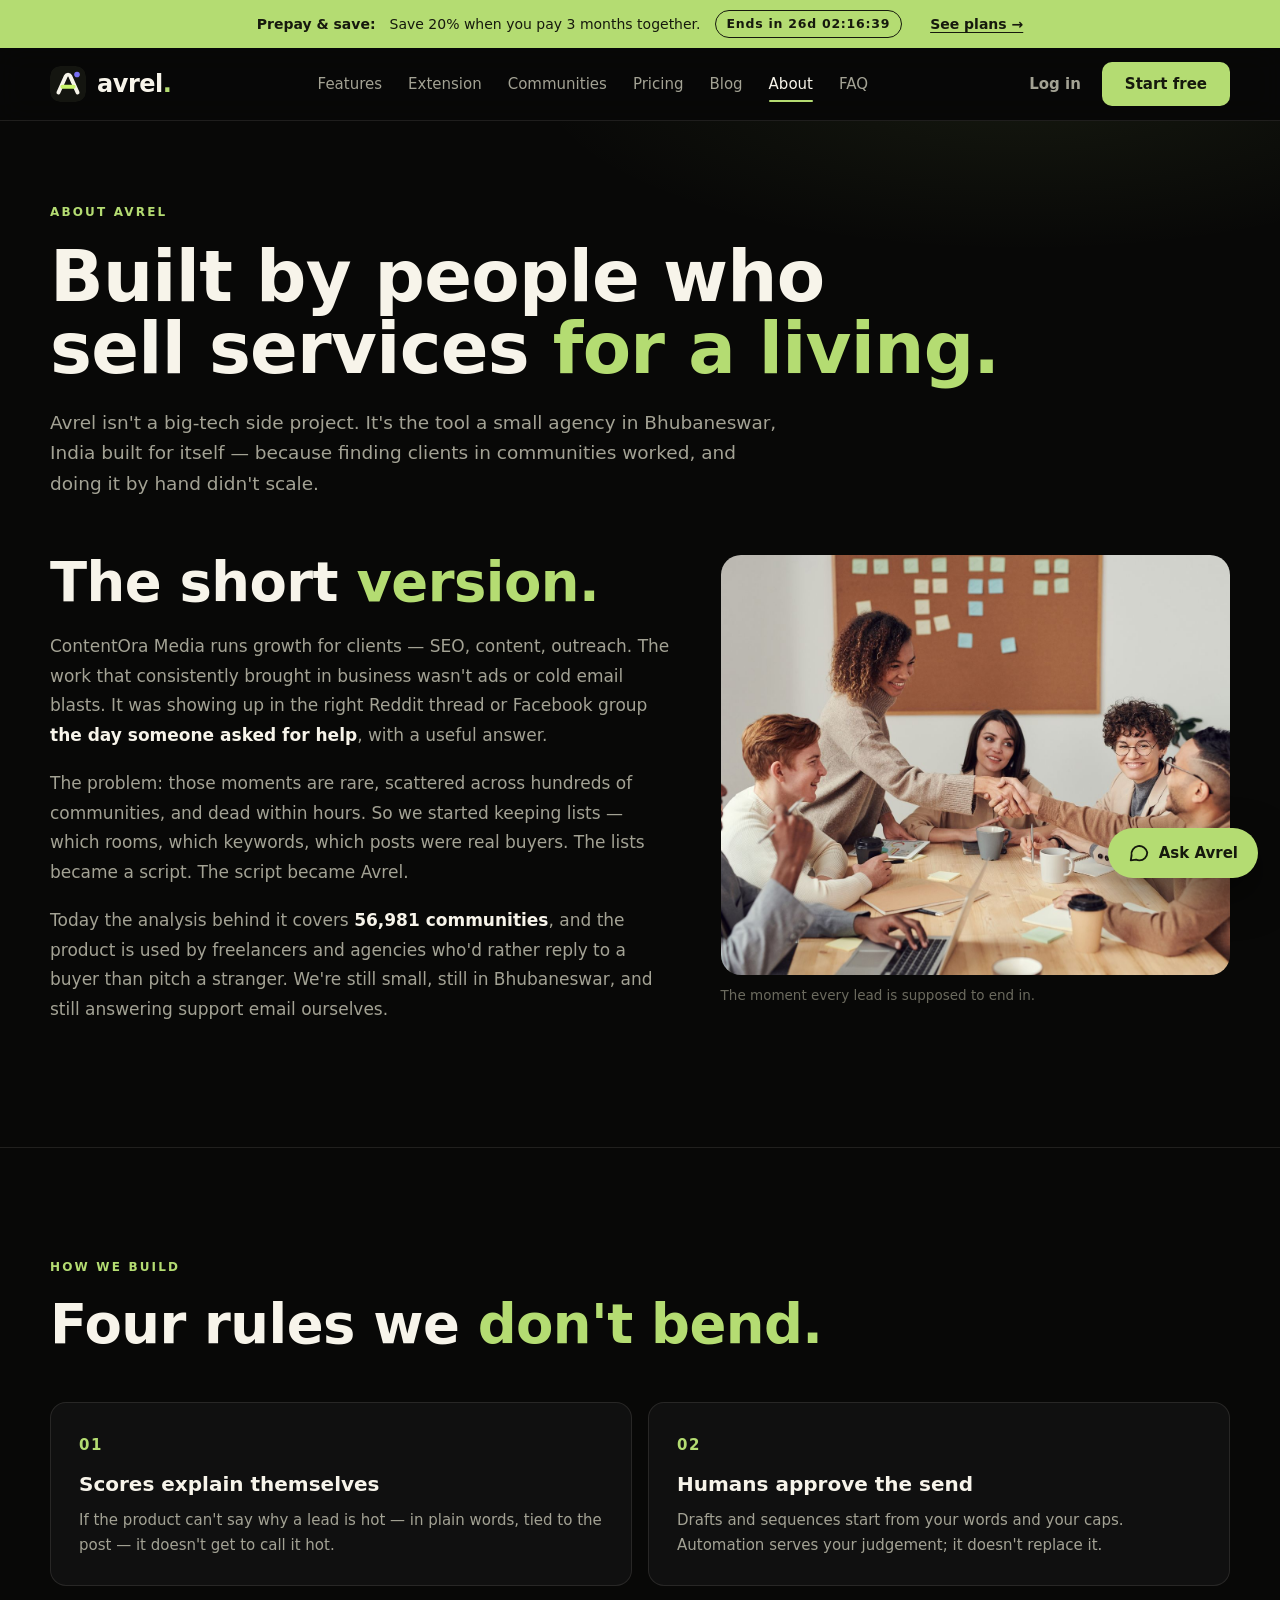
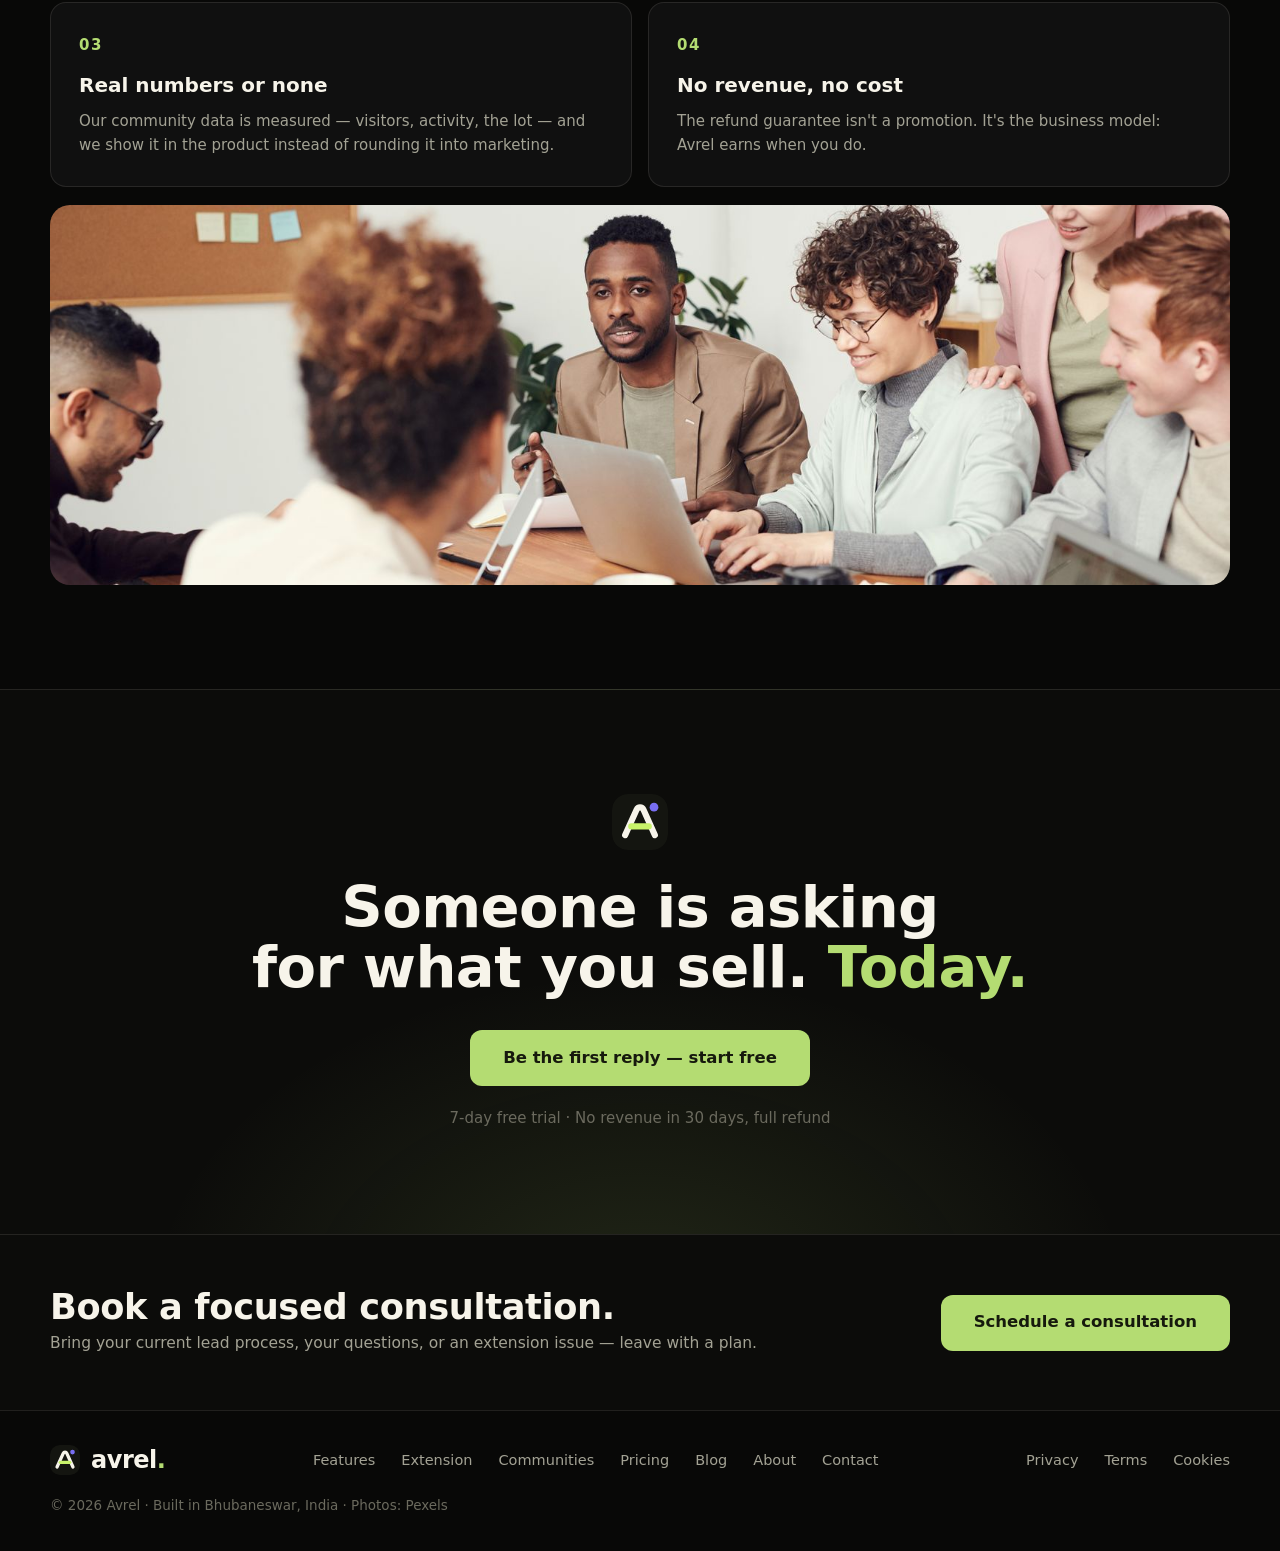
==== commit 1b141cd7: "Restore original Avrel logo (mark + avrel. wordmark) everywhere; soften lime #C8F36A -> #B4DC72 acro" ====
--- a/about.html
+++ b/about.html
@@ -5,7 +5,7 @@
 <meta name="viewport" content="width=device-width, initial-scale=1.0">
 <title>About — Avrel</title>
 <meta name="description" content="Avrel is built by ContentOra Media in Bhubaneswar — the community lead-finding tool a small agency made for itself, now open to freelancers and agencies.">
-<link rel="icon" href="assets/mark.svg" type="image/svg+xml">
+<link rel="icon" href="assets/avrel-mark.svg" type="image/svg+xml">
 <link href="https://api.fontshare.com/v2/css?f[]=cabinet-grotesk@500,700,800,900&f[]=satoshi@400,500,700&display=swap" rel="stylesheet">
 <link rel="stylesheet" href="styles.css">
 </head>
@@ -21,8 +21,8 @@
 <header class="nav" id="top">
   <div class="wrap nav-in">
     <a class="brand" href="index.html" aria-label="Avrel home">
-      <img src="assets/mark.svg" alt="" width="36" height="36">
-      <span>AVREL</span>
+      <img src="assets/avrel-mark.svg" alt="" width="36" height="36">
+      <span class="brand-word">avrel<i>.</i></span>
     </a>
     <nav class="nav-links" id="navLinks" aria-label="Main">
       <a href="features.html">Features</a>
@@ -86,7 +86,7 @@
 
   <section class="cta-band">
     <div class="wrap cta-in reveal">
-      <img src="assets/mark.svg" alt="" width="56" height="56">
+      <img src="assets/avrel-mark.svg" alt="" width="56" height="56">
       <h2>Someone is asking<br>for what you sell. <em>Today.</em></h2>
       <a class="btn btn-lime btn-lg" href="https://www.avrel.in/signup">Be the first reply — start free</a>
       <p>7-day free trial · No revenue in 30 days, full refund</p>
@@ -108,8 +108,8 @@
 <footer class="footer">
   <div class="wrap foot-in">
     <a class="brand" href="index.html">
-      <img src="assets/mark.svg" alt="" width="30" height="30">
-      <span>AVREL</span>
+      <img src="assets/avrel-mark.svg" alt="" width="30" height="30">
+      <span class="brand-word">avrel<i>.</i></span>
     </a>
     <nav aria-label="Footer">
       <a href="features.html">Features</a>
--- a/styles.css
+++ b/styles.css
@@ -9,7 +9,7 @@
   --cream: #f7f4ea;
   --muted: #a3a294;
   --faint: #6b6a5e;
-  --lime: #c8f36a;
+  --lime: #b4dc72;
   --lime-ink: #16190d;
   --purple: #9189ff;
   --radius: 16px;
@@ -28,14 +28,14 @@
 .section { padding: 104px 0; }
 .section-line { border-top: 1px solid var(--line); }
 .section-sub { color: var(--muted); max-width: 64ch; margin-top: 18px; font-size: 18px; }
-.pulse-dot { width: 8px; height: 8px; border-radius: 50%; background: var(--lime); box-shadow: 0 0 0 0 rgba(200,243,106,.55); animation: pulse 2.2s infinite; flex: none; display: inline-block; }
-@keyframes pulse { 70% { box-shadow: 0 0 0 9px rgba(200,243,106,0); } 100% { box-shadow: 0 0 0 0 rgba(200,243,106,0); } }
+.pulse-dot { width: 8px; height: 8px; border-radius: 50%; background: var(--lime); box-shadow: 0 0 0 0 rgba(180,220,114,.55); animation: pulse 2.2s infinite; flex: none; display: inline-block; }
+@keyframes pulse { 70% { box-shadow: 0 0 0 9px rgba(180,220,114,0); } 100% { box-shadow: 0 0 0 0 rgba(180,220,114,0); } }
 
 /* ---------- buttons ---------- */
 .btn { display: inline-flex; align-items: center; justify-content: center; gap: 8px; min-height: 44px; padding: 0 22px; border-radius: 10px; font-size: 15px; font-weight: 700; border: 1px solid transparent; transition: transform .18s ease, background .18s ease, border-color .18s ease; white-space: nowrap; }
 .btn:hover { transform: translateY(-1px); }
 .btn-lime { background: var(--lime); color: var(--lime-ink); }
-.btn-lime:hover { background: #d6f98c; }
+.btn-lime:hover { background: #c9ea95; }
 .btn-outline { border-color: var(--line-strong); color: var(--cream); background: transparent; }
 .btn-outline:hover { border-color: var(--lime); }
 .btn-ghost { color: var(--muted); padding: 0 14px; }
@@ -46,7 +46,9 @@
 /* ---------- nav ---------- */
 .nav { position: sticky; top: 0; z-index: 50; background: rgba(8,8,7,.86); backdrop-filter: blur(14px); border-bottom: 1px solid var(--line); }
 .nav-in { display: flex; align-items: center; justify-content: space-between; gap: 20px; height: 72px; }
-.brand { display: inline-flex; align-items: center; gap: 11px; font-family: var(--font-head); font-size: 21px; font-weight: 900; letter-spacing: .14em; }
+.brand { display: inline-flex; align-items: center; gap: 11px; font-family: var(--font-head); font-size: 21px; font-weight: 900; }
+.brand-word { font-size: 24px; letter-spacing: -0.02em; line-height: 1; }
+.brand-word i { font-style: normal; color: var(--lime); }
 .brand img { border-radius: 10px; }
 .nav-links { display: flex; gap: 26px; }
 .nav-links a { color: var(--muted); font-size: 15px; font-weight: 500; transition: color .15s; }
@@ -59,7 +61,7 @@
 .hero { padding: 84px 0 96px; position: relative; }
 .hero::before {
   content: ""; position: absolute; inset: 0; pointer-events: none;
-  background: radial-gradient(ellipse 55% 42% at 78% -6%, rgba(200,243,106,.09), transparent 70%);
+  background: radial-gradient(ellipse 55% 42% at 78% -6%, rgba(180,220,114,.09), transparent 70%);
 }
 .hero h1 { position: relative; font-family: var(--font-head); font-weight: 900; font-size: clamp(3rem, 8.4vw, 6.6rem); line-height: .98; letter-spacing: -0.005em; text-transform: uppercase; }
 .hero h1 em { font-style: normal; color: var(--lime); }
@@ -90,7 +92,7 @@
 .vs-card { border-radius: 20px; padding: 36px; border: 1px solid var(--line); }
 .vs-old { background: var(--bg-2); }
 .vs-old h3 { color: var(--muted); }
-.vs-new { background: #12140b; border-color: rgba(200,243,106,.4); }
+.vs-new { background: #12140b; border-color: rgba(180,220,114,.4); }
 .vs-label { font-size: 11.5px; font-weight: 800; letter-spacing: .2em; margin-bottom: 14px; }
 .vs-old .vs-label { color: var(--faint); }
 .vs-new .vs-label { color: var(--lime); }
@@ -114,7 +116,7 @@
 /* ---------- steps ---------- */
 .steps { display: grid; grid-template-columns: repeat(3, 1fr); gap: 18px; margin-top: 56px; }
 .step { border: 1px solid var(--line); border-radius: var(--radius); padding: 32px 28px; background: var(--panel); transition: transform .2s, border-color .2s; }
-.step:hover { transform: translateY(-3px); border-color: rgba(200,243,106,.45); }
+.step:hover { transform: translateY(-3px); border-color: rgba(180,220,114,.45); }
 .step-num { font-family: var(--font-head); font-size: 52px; font-weight: 900; color: var(--lime); line-height: 1; }
 .step h3 { font-family: var(--font-head); font-size: 22px; font-weight: 800; margin: 18px 0 10px; }
 .step p { color: var(--muted); font-size: 15.5px; line-height: 1.65; }
@@ -129,7 +131,7 @@
 .spec-no { font-family: var(--font-head); font-weight: 800; font-size: 14px; letter-spacing: .14em; color: var(--faint); }
 .spec-row h3 { font-family: var(--font-head); font-size: 21px; font-weight: 800; line-height: 1.25; }
 .spec-row p { color: var(--muted); font-size: 15.5px; line-height: 1.65; }
-.spec-tag { flex: none; font-size: 11px; font-weight: 800; letter-spacing: .1em; text-transform: uppercase; color: var(--lime); border: 1px solid rgba(200,243,106,.35); padding: 5px 12px; border-radius: 999px; white-space: nowrap; }
+.spec-tag { flex: none; font-size: 11px; font-weight: 800; letter-spacing: .1em; text-transform: uppercase; color: var(--lime); border: 1px solid rgba(180,220,114,.35); padding: 5px 12px; border-radius: 999px; white-space: nowrap; }
 
 /* ---------- communities table ---------- */
 .table-wrap { margin-top: 48px; border: 1px solid var(--line-strong); border-radius: 18px; overflow-x: auto; background: var(--panel); }
@@ -156,7 +158,7 @@
 .guarantee strong { font-weight: 800; }
 .pricing-grid { display: grid; grid-template-columns: repeat(3, 1fr); gap: 18px; margin-top: 52px; align-items: stretch; }
 .price-card { position: relative; background: var(--panel); border: 1px solid var(--line); border-radius: 20px; padding: 34px 30px; display: flex; flex-direction: column; }
-.price-featured { border-color: rgba(200,243,106,.6); background: #12140b; box-shadow: 0 24px 60px rgba(0,0,0,.45); }
+.price-featured { border-color: rgba(180,220,114,.6); background: #12140b; box-shadow: 0 24px 60px rgba(0,0,0,.45); }
 .price-badge { position: absolute; top: -13px; left: 30px; background: var(--lime); color: var(--lime-ink); font-size: 11px; font-weight: 800; letter-spacing: .09em; text-transform: uppercase; padding: 5px 12px; border-radius: 999px; }
 .price-card h3 { font-size: 16px; font-weight: 700; letter-spacing: .1em; text-transform: uppercase; color: var(--muted); }
 .price { margin-top: 16px; display: flex; align-items: baseline; gap: 6px; }
@@ -179,7 +181,7 @@
 .faq p { padding: 0 24px 22px; color: var(--muted); font-size: 15.5px; line-height: 1.7; }
 
 /* ---------- cta + footer ---------- */
-.cta-band { border-top: 1px solid var(--line); background: radial-gradient(ellipse 55% 90% at 50% 115%, rgba(200,243,106,.13), transparent 70%), var(--bg-2); padding: 104px 0; text-align: center; }
+.cta-band { border-top: 1px solid var(--line); background: radial-gradient(ellipse 55% 90% at 50% 115%, rgba(180,220,114,.13), transparent 70%), var(--bg-2); padding: 104px 0; text-align: center; }
 .cta-in img { margin: 0 auto 28px; border-radius: 16px; }
 .cta-in h2 { margin: 0 auto 32px; font-size: clamp(2.2rem, 5vw, 3.6rem); max-width: none; }
 .cta-in p { color: var(--faint); margin-top: 20px; font-size: 15px; }
@@ -231,7 +233,7 @@
 .nav-links a.active::after { content: ""; position: absolute; left: 0; right: 0; bottom: -6px; height: 2px; background: var(--lime); border-radius: 2px; }
 
 .page-hero { padding: 76px 0 30px; position: relative; }
-.page-hero::before { content: ""; position: absolute; inset: 0; pointer-events: none; background: radial-gradient(ellipse 55% 60% at 80% -10%, rgba(200,243,106,.08), transparent 70%); }
+.page-hero::before { content: ""; position: absolute; inset: 0; pointer-events: none; background: radial-gradient(ellipse 55% 60% at 80% -10%, rgba(180,220,114,.08), transparent 70%); }
 .page-hero h1 { position: relative; font-family: var(--font-head); font-weight: 900; font-size: clamp(2.4rem, 5.6vw, 4.4rem); line-height: 1.02; letter-spacing: -0.01em; }
 .page-hero h1 em { font-style: normal; color: var(--lime); }
 .page-sub { position: relative; color: var(--muted); font-size: 18.5px; line-height: 1.65; margin-top: 22px; max-width: 62ch; }
@@ -253,7 +255,7 @@
 .signal-toast {
   position: fixed; right: 22px; bottom: 22px; z-index: 90; max-width: 360px;
   display: flex; gap: 12px; align-items: flex-start;
-  background: #141510; border: 1px solid rgba(200,243,106,.45); border-radius: 14px;
+  background: #141510; border: 1px solid rgba(180,220,114,.45); border-radius: 14px;
   padding: 15px 18px; box-shadow: 0 22px 50px rgba(0,0,0,.55);
   transform: translateY(16px); opacity: 0; transition: transform .45s ease, opacity .45s ease;
 }
@@ -285,19 +287,19 @@
 .f-chip.is-on { background: var(--lime); border-color: var(--lime); color: var(--lime-ink); }
 .nudge { display: flex; align-items: center; gap: 10px; background: var(--bg-2); border: 1px solid var(--line); border-radius: 12px; padding: 14px 18px; font-size: 14.5px; color: var(--muted); margin-bottom: 10px; }
 .nudge b { color: var(--cream); margin-left: auto; text-align: right; }
-.nudge.big { border-color: rgba(200,243,106,.5); color: var(--cream); font-weight: 700; }
+.nudge.big { border-color: rgba(180,220,114,.5); color: var(--cream); font-weight: 700; }
 .nudge-dot { width: 8px; height: 8px; border-radius: 50%; background: var(--lime); flex: none; }
 .seq-vertical i { display: block; width: 2px; height: 14px; background: var(--line-strong); margin: 2px 0 2px 18px; }
 .seq.seq-vertical span { display: block; background: var(--bg-2); border: 1px solid var(--line); border-radius: 12px; padding: 13px 18px; font-size: 14.5px; color: var(--muted); }
-.seq.seq-vertical .seq-stop { border-color: rgba(200,243,106,.5); color: var(--lime); font-weight: 700; }
+.seq.seq-vertical .seq-stop { border-color: rgba(180,220,114,.5); color: var(--lime); font-weight: 700; }
 .feat-photo img { width: 100%; height: 100%; min-height: 280px; object-fit: cover; border-radius: 16px; }
 
 /* extension page */
-.install-note { margin-top: 20px; border: 1px dashed rgba(200,243,106,.5); border-radius: var(--radius); padding: 22px 26px; color: var(--muted); font-size: 16px; background: #101208; }
+.install-note { margin-top: 20px; border: 1px dashed rgba(180,220,114,.5); border-radius: var(--radius); padding: 22px 26px; color: var(--muted); font-size: 16px; background: #101208; }
 .install-note strong, .install-note b { color: var(--cream); }
 .plat-grid { display: grid; grid-template-columns: repeat(5, 1fr); gap: 14px; margin-top: 48px; }
 .plat { border: 1px solid var(--line); border-radius: 14px; padding: 20px; background: var(--panel); display: grid; gap: 4px; transition: transform .2s, border-color .2s; }
-.plat:hover { transform: translateY(-3px); border-color: rgba(200,243,106,.45); }
+.plat:hover { transform: translateY(-3px); border-color: rgba(180,220,114,.45); }
 .plat strong { font-family: var(--font-head); font-size: 17px; font-weight: 800; }
 .plat span { color: var(--muted); font-size: 13px; line-height: 1.45; }
 .plat em { font-style: normal; font-size: 10.5px; font-weight: 800; letter-spacing: .1em; text-transform: uppercase; color: var(--lime); margin-top: 6px; }
@@ -317,7 +319,7 @@
 .dir-count { color: var(--faint); font-size: 14px; margin: 22px 0 16px; }
 .comm-grid { display: grid; grid-template-columns: repeat(3, 1fr); gap: 14px; }
 .comm-card { border: 1px solid var(--line); border-radius: 16px; padding: 22px; background: var(--panel); display: flex; flex-direction: column; gap: 8px; transition: transform .18s, border-color .18s; animation: cardIn .4s ease both; }
-.comm-card:hover { transform: translateY(-3px); border-color: rgba(200,243,106,.45); }
+.comm-card:hover { transform: translateY(-3px); border-color: rgba(180,220,114,.45); }
 @keyframes cardIn { from { opacity: 0; transform: translateY(10px); } to { opacity: 1; transform: none; } }
 .comm-card h3 { font-family: var(--font-head); font-size: 18px; font-weight: 800; }
 .comm-card h3 a:hover { color: var(--lime); }
@@ -326,7 +328,7 @@
 .comm-stats { display: flex; gap: 20px; font-size: 13px; color: var(--faint); border-top: 1px solid var(--line); padding-top: 12px; }
 .comm-stats b { color: var(--cream); font-family: var(--font-head); font-size: 15px; display: block; }
 .dir-empty { color: var(--muted); padding: 30px 0; }
-.dir-note { margin-top: 40px; border: 1px solid rgba(200,243,106,.4); background: #101208; border-radius: 16px; padding: 26px; display: flex; align-items: center; justify-content: space-between; gap: 24px; flex-wrap: wrap; }
+.dir-note { margin-top: 40px; border: 1px solid rgba(180,220,114,.4); background: #101208; border-radius: 16px; padding: 26px; display: flex; align-items: center; justify-content: space-between; gap: 24px; flex-wrap: wrap; }
 .dir-note p { color: var(--muted); font-size: 15.5px; max-width: 62ch; }
 .dir-note strong { color: var(--cream); }
 
@@ -465,7 +467,7 @@
 /* blog */
 .blog-grid { display: grid; grid-template-columns: repeat(3, 1fr); gap: 14px; }
 .post-card { border: 1px solid var(--line); border-radius: 16px; padding: 24px; background: var(--panel); display: flex; flex-direction: column; gap: 10px; transition: transform .18s, border-color .18s; }
-.post-card:hover { transform: translateY(-3px); border-color: rgba(200,243,106,.45); }
+.post-card:hover { transform: translateY(-3px); border-color: rgba(180,220,114,.45); }
 .post-card h3 { font-family: var(--font-head); font-size: 19.5px; font-weight: 800; line-height: 1.3; }
 .post-card h3 a:hover { color: var(--lime); }
 .post-card p { color: var(--muted); font-size: 14.5px; line-height: 1.6; flex: 1; }
@@ -478,14 +480,14 @@
 .legal-sec { border-top: 1px solid var(--line); padding: 26px 0 4px; }
 .legal-sec h2 { font-family: var(--font-head); font-size: 22px; font-weight: 800; margin-bottom: 10px; }
 .legal-sec p { color: var(--muted); font-size: 16px; line-height: 1.75; }
-.legal-card { margin-top: 30px; border: 1px solid rgba(200,243,106,.4); background: #101208; border-radius: 16px; padding: 26px; }
+.legal-card { margin-top: 30px; border: 1px solid rgba(180,220,114,.4); background: #101208; border-radius: 16px; padding: 26px; }
 .legal-card h2 { font-family: var(--font-head); font-size: 20px; margin-bottom: 8px; }
 .legal-card p { color: var(--muted); }
 .legal-card a { color: var(--lime); font-weight: 700; }
 
 /* contact additions */
 .promise-strip {
-  margin-top: 18px; border: 1px dashed rgba(200,243,106,.45); border-radius: var(--radius);
+  margin-top: 18px; border: 1px dashed rgba(180,220,114,.45); border-radius: var(--radius);
   padding: 20px 26px; display: flex; flex-wrap: wrap; gap: 8px 48px; background: #101208;
 }
 .promise-strip p { color: var(--muted); font-size: 15px; }
